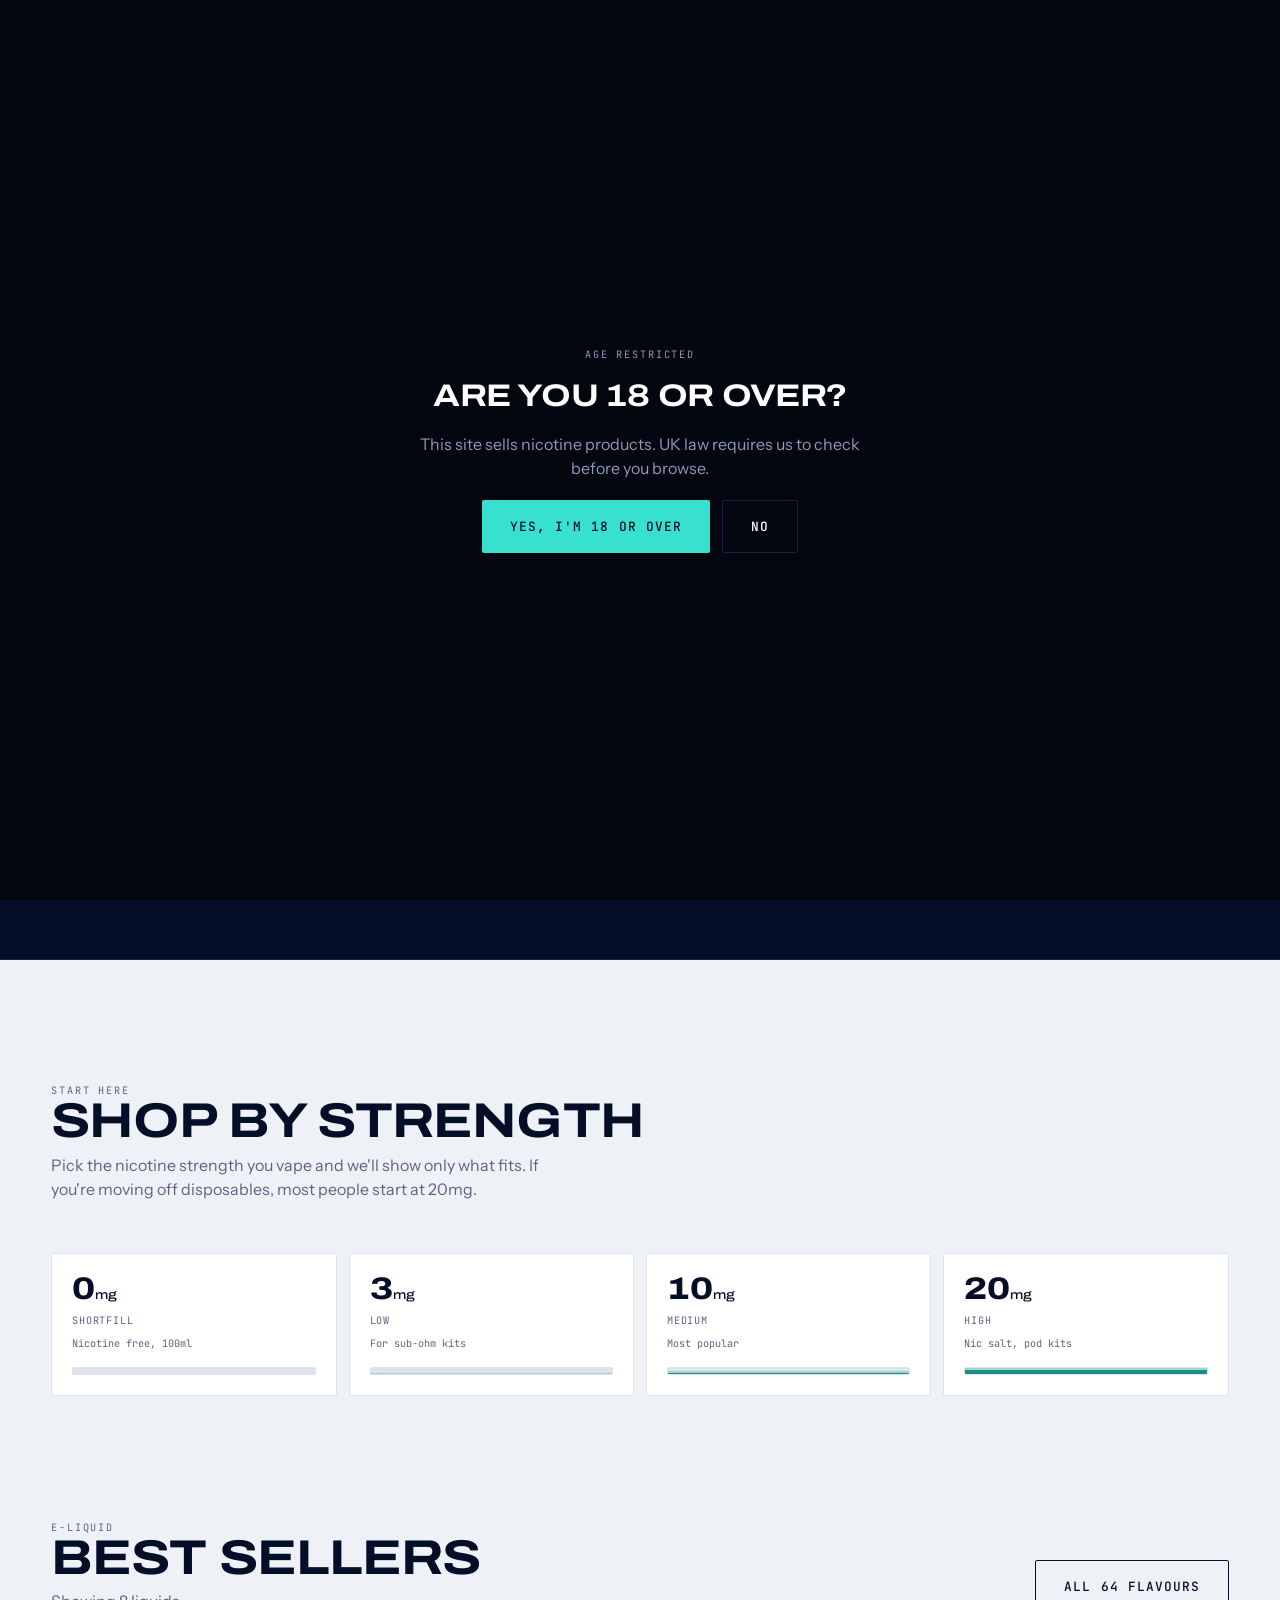
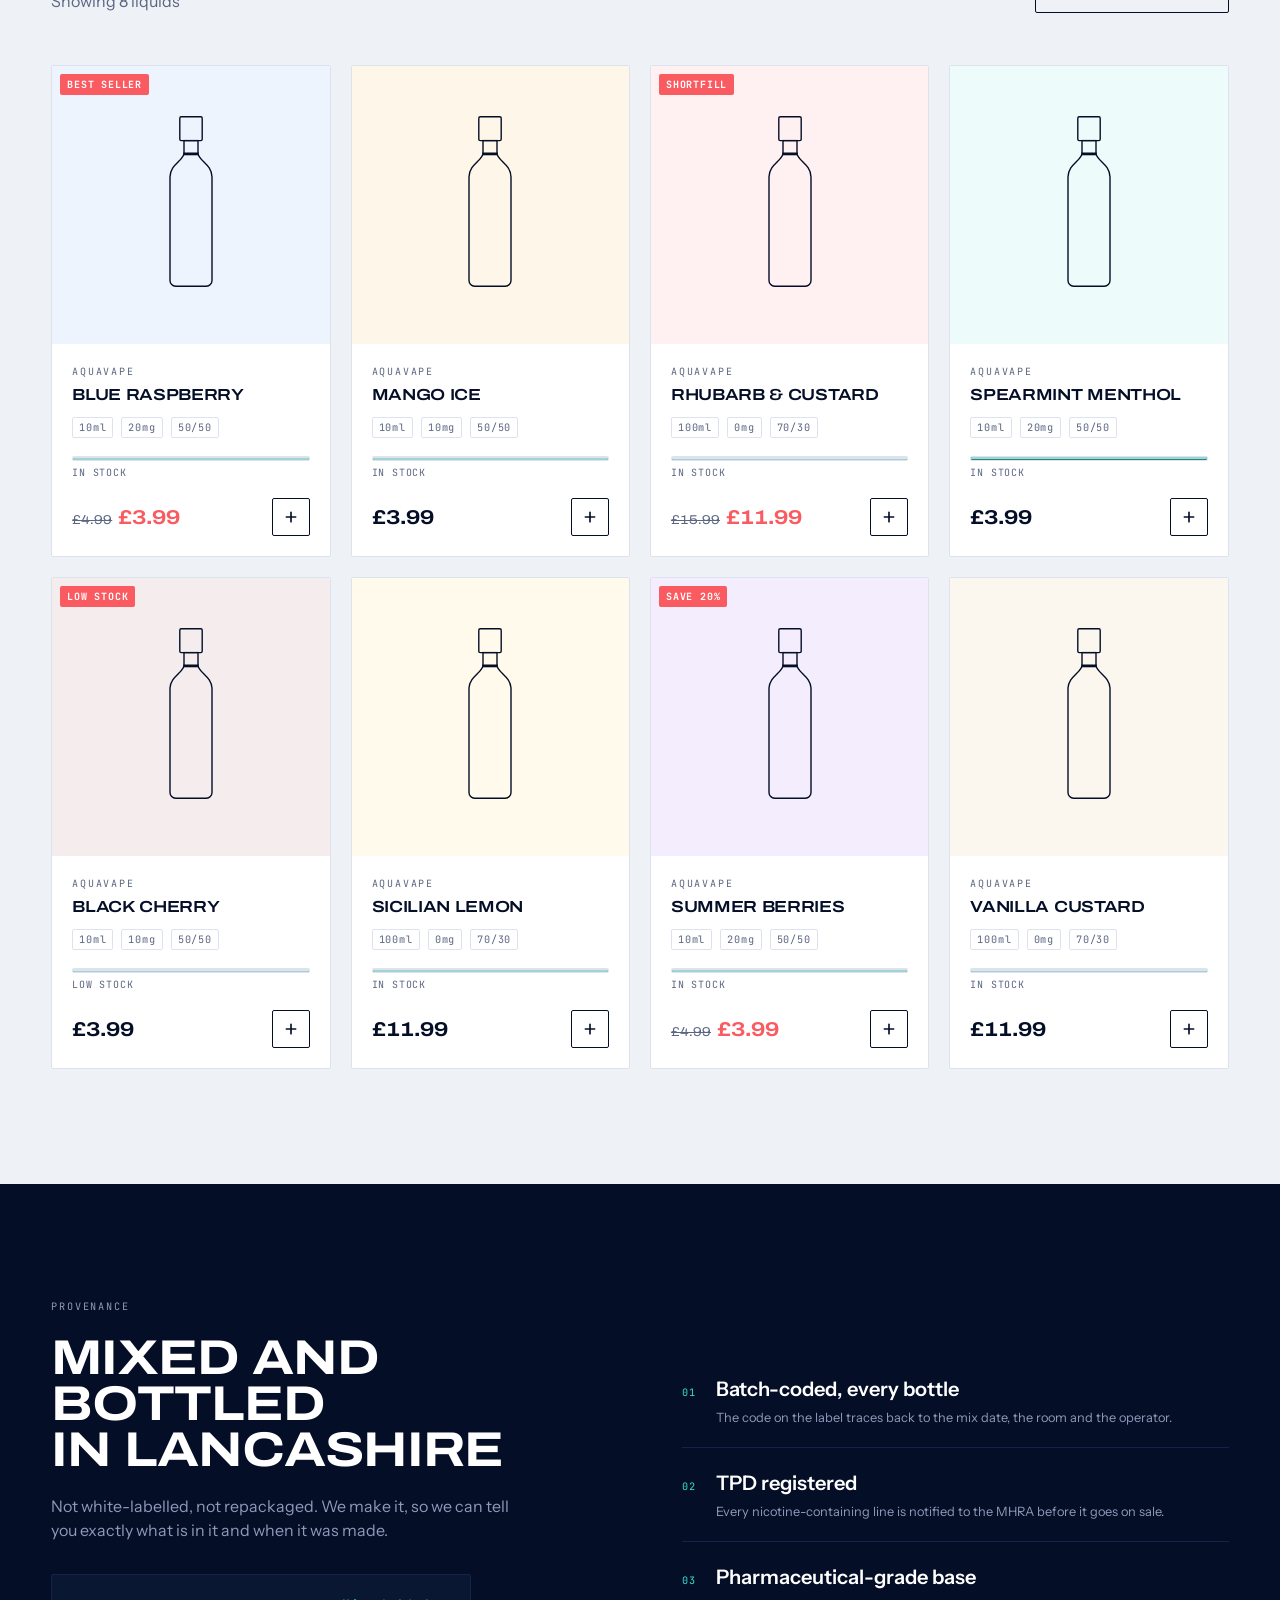
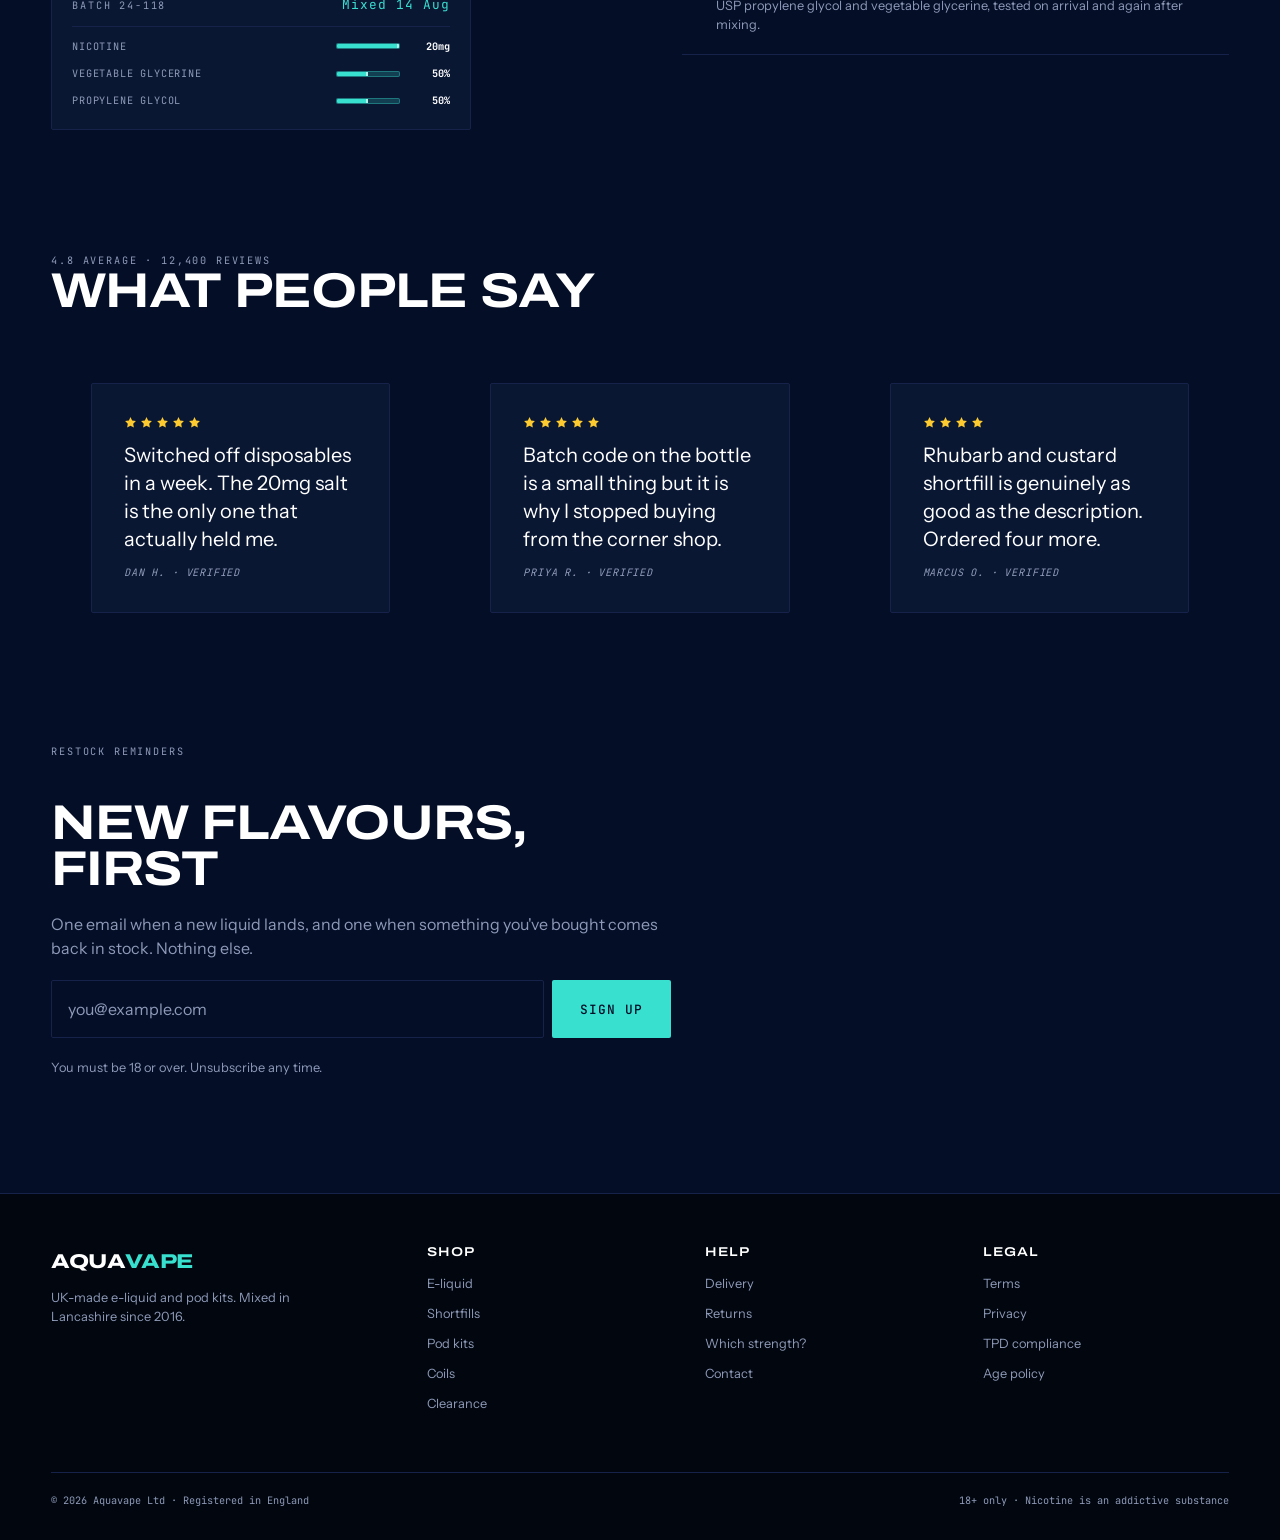
==== prototype/index.html @ 2eafbd3a "Add rebrand prototype: token system, components, motion layer A working front-end prototype of the r" ====
<!doctype html>
<html lang="en-GB">
<head>
<meta charset="utf-8">
<meta name="viewport" content="width=device-width, initial-scale=1">
<title>Aquavape — UK-made e-liquid, measured properly</title>
<meta name="description" content="UK-made e-liquid and pod kits. Shop by strength, know what is in the bottle.">
<link rel="stylesheet" href="styles/fonts.css">
<link rel="stylesheet" href="styles/tokens.css">
<link rel="stylesheet" href="styles/base.css">
<link rel="stylesheet" href="styles/components.css">
<link rel="stylesheet" href="styles/motion.css">
</head>
<body>

<!-- Age gate: legally required for UK vape retail, so it is designed rather
     than bolted on as a third-party modal. -->
<div class="agegate" id="agegate" hidden>
  <div class="agegate__panel">
    <p class="u-eyebrow">Age restricted</p>
    <h2>Are you 18 or over?</h2>
    <p>This site sells nicotine products. UK law requires us to check before you browse.</p>
    <div class="agegate__row">
      <button class="btn btn--fill" data-age="yes">Yes, I'm 18 or over</button>
      <button class="btn btn--ghost" data-age="no">No</button>
    </div>
  </div>
</div>

<div class="ticker" aria-hidden="true">
  <div class="ticker__track" id="ticker"></div>
</div>

<header class="header" id="header">
  <div class="u-wrap header__bar">
    <a class="header__logo" href="#top" id="logo">Aqua<span>vape</span></a>
    <nav class="header__nav" aria-label="Primary">
      <a href="#strengths">Strength</a>
      <a href="#bestsellers">E-liquid</a>
      <a href="#kits">Pod kits</a>
      <a href="#made">UK made</a>
    </nav>
    <div class="header__actions">
      <button class="icon-btn" id="searchOpen" aria-label="Search products">
        <svg width="19" height="19" viewBox="0 0 24 24" fill="none" stroke="currentColor" stroke-width="2" stroke-linecap="round"><circle cx="11" cy="11" r="7"/><path d="m20 20-3.5-3.5"/></svg>
      </button>
      <button class="icon-btn" id="cartOpen" aria-label="Open basket">
        <svg width="19" height="19" viewBox="0 0 24 24" fill="none" stroke="currentColor" stroke-width="2" stroke-linecap="round" stroke-linejoin="round"><path d="M5 8h14l-1.2 12H6.2z"/><path d="M9 8V6a3 3 0 0 1 6 0v2"/></svg>
        <span class="icon-btn__count" id="cartCount" hidden>0</span>
      </button>
    </div>
  </div>
</header>

<main id="top">

  <!-- HERO ---------------------------------------------------------------
       The live site opens on a "SAVE UP TO 60%" carousel. This opens on the
       product, specified. The bottle fills on load: the signature stated
       once, at full size, then used quietly everywhere else. -->
  <section class="hero">
    <div class="u-wrap hero__grid">
      <div>
        <p class="u-eyebrow hero__eyebrow" data-load style="--load-delay:80ms">Made in Britain · Batch 24-118</p>
        <h1 data-load style="--load-delay:160ms">Know what's <em>in the bottle</em></h1>
        <p class="hero__lede" data-load style="--load-delay:260ms">
          Every Aquavape liquid is mixed and bottled in Lancashire, and every
          bottle tells you its strength, its ratio and its batch. Shop by what
          you actually vape.
        </p>
        <div class="hero__actions" data-load style="--load-delay:340ms">
          <a class="btn btn--fill" href="#strengths">Shop by strength</a>
          <a class="btn btn--ghost" href="#made">How it's made</a>
        </div>
        <div class="specs" data-load style="--load-delay:420ms">
          <div class="specs__item"><span class="specs__k">Volume</span><span class="specs__v">10<small>ml</small></span></div>
          <div class="specs__item"><span class="specs__k">Strength</span><span class="specs__v">20<small>mg</small></span></div>
          <div class="specs__item"><span class="specs__k">VG / PG</span><span class="specs__v">50/50</span></div>
          <div class="specs__item"><span class="specs__k">Flavours</span><span class="specs__v count" data-count="64">0</span></div>
        </div>
      </div>

      <div class="bottle" id="heroBottle" data-load style="--load-delay:200ms">
        <svg viewBox="0 0 120 260" role="img" aria-label="A 10ml Aquavape bottle filling with e-liquid">
          <defs>
            <clipPath id="bottleClip">
              <path d="M30 90c0-18 20-24 20-34h20c0 10 20 16 20 34v148a8 8 0 0 1-8 8H38a8 8 0 0 1-8-8Z"/>
            </clipPath>
          </defs>
          <g clip-path="url(#bottleClip)">
            <g class="bottle__liquid">
              <rect x="24" y="52" width="72" height="210" fill="currentColor"/>
              <rect x="24" y="52" width="72" height="3" class="bottle__surface"/>
            </g>
          </g>
          <path class="bottle__glass" d="M30 90c0-18 20-24 20-34h20c0 10 20 16 20 34v148a8 8 0 0 1-8 8H38a8 8 0 0 1-8-8Z"/>
          <rect class="bottle__glass" x="44" y="4" width="32" height="34" rx="2"/>
          <rect class="bottle__glass" x="50" y="38" width="20" height="20"/>
          <rect class="bottle__label" x="38" y="128" width="44" height="78" rx="2"/>
          <text class="bottle__labeltext" x="60" y="160" text-anchor="middle">20</text>
          <text class="bottle__labeltext" x="60" y="176" text-anchor="middle">MG</text>
        </svg>

        <div class="readout" aria-hidden="true">
          <div class="readout__row"><span>NIC</span><span class="gauge gauge--h" style="--level:1"><span class="gauge__liquid"></span></span></div>
          <div class="readout__row"><span>VG&nbsp;</span><span class="gauge gauge--h" style="--level:.5"><span class="gauge__liquid"></span></span></div>
          <div class="readout__row"><span>PG&nbsp;</span><span class="gauge gauge--h" style="--level:.5"><span class="gauge__liquid"></span></span></div>
        </div>
      </div>
    </div>
  </section>

  <!-- STRENGTH -----------------------------------------------------------
       Nicotine strength is how this category is genuinely shopped, and the
       live site buries it in faceted filters. Promoted to primary nav. The
       gauge height encodes the actual mg value. -->
  <section class="u-section u-section--wash" id="strengths">
    <div class="u-wrap">
      <div class="u-section-head" data-reveal>
        <div>
          <p class="u-eyebrow">Start here</p>
          <h2>Shop by strength</h2>
          <p>Pick the nicotine strength you vape and we'll show only what fits. If you're moving off disposables, most people start at 20mg.</p>
        </div>
      </div>
      <div class="strengths" id="strengthGrid" role="group" aria-label="Filter by nicotine strength"></div>
    </div>
  </section>

  <!-- BEST SELLERS -------------------------------------------------------- -->
  <section class="u-section u-section--wash" id="bestsellers" style="padding-top:0">
    <div class="u-wrap">
      <div class="u-section-head" data-reveal>
        <div>
          <p class="u-eyebrow">E-liquid</p>
          <h2 id="gridHeading">Best sellers</h2>
          <p id="gridCount">Showing all 8 liquids</p>
        </div>
        <a class="btn btn--onwash" href="#">All 64 flavours</a>
      </div>
      <div class="grid-products" id="productGrid"></div>
    </div>
  </section>

  <!-- PROVENANCE ---------------------------------------------------------
       "UK made" is the actual differentiator and currently it is one line of
       meta description. Given a section, with the detail that makes the
       claim credible rather than decorative. -->
  <section class="u-section" id="made">
    <div class="u-wrap provenance">
      <div data-reveal>
        <p class="u-eyebrow">Provenance</p>
        <h2>Mixed and bottled<br>in Lancashire</h2>
        <p style="color:var(--on-ink-mute);max-width:44ch;margin-top:var(--space-md)">
          Not white-labelled, not repackaged. We make it, so we can tell you
          exactly what is in it and when it was made.
        </p>

        <!-- The batch panel: the signature gauge doing its plainest job,
             reporting a real number about a real bottle. -->
        <div class="batch" data-reveal style="--reveal-delay:120ms">
          <div class="batch__head">
            <span class="u-eyebrow">Batch 24-118</span>
            <span class="u-spec" style="color:var(--fill)">Mixed 14 Aug</span>
          </div>
          <dl class="batch__rows">
            <div><dt>Nicotine</dt><dd><span class="gauge gauge--h" style="--level:1"><span class="gauge__liquid"></span></span><b>20mg</b></dd></div>
            <div><dt>Vegetable glycerine</dt><dd><span class="gauge gauge--h" style="--level:.5"><span class="gauge__liquid"></span></span><b>50%</b></dd></div>
            <div><dt>Propylene glycol</dt><dd><span class="gauge gauge--h" style="--level:.5"><span class="gauge__liquid"></span></span><b>50%</b></dd></div>
          </dl>
        </div>
      </div>
      <div class="provenance__facts">
        <div class="fact" data-reveal style="--reveal-delay:60ms">
          <span class="fact__n">01</span>
          <div><div class="fact__t">Batch-coded, every bottle</div><p class="fact__d">The code on the label traces back to the mix date, the room and the operator.</p></div>
        </div>
        <div class="fact" data-reveal style="--reveal-delay:120ms">
          <span class="fact__n">02</span>
          <div><div class="fact__t">TPD registered</div><p class="fact__d">Every nicotine-containing line is notified to the MHRA before it goes on sale.</p></div>
        </div>
        <div class="fact" data-reveal style="--reveal-delay:180ms">
          <span class="fact__n">03</span>
          <div><div class="fact__t">Pharmaceutical-grade base</div><p class="fact__d">USP propylene glycol and vegetable glycerine, tested on arrival and again after mixing.</p></div>
        </div>
      </div>
    </div>
  </section>

  <!-- REVIEWS ------------------------------------------------------------
       One review source. The live site runs Okendo, Lipscore and Trustpilot
       simultaneously, which splits the social proof three ways. -->
  <section class="u-section" style="padding-top:0" id="kits">
    <div class="u-wrap">
      <div class="u-section-head" data-reveal>
        <div>
          <p class="u-eyebrow">4.8 average · 12,400 reviews</p>
          <h2>What people say</h2>
        </div>
      </div>
      <div class="reviews" id="reviewGrid"></div>
    </div>
  </section>

  <!-- NEWSLETTER ---------------------------------------------------------- -->
  <section class="u-section" style="padding-top:0">
    <div class="u-wrap">
      <div class="signup" data-reveal>
        <p class="u-eyebrow">Restock reminders</p>
        <h2>New flavours, first</h2>
        <p style="color:var(--on-ink-mute);margin:0">
          One email when a new liquid lands, and one when something you've
          bought comes back in stock. Nothing else.
        </p>
        <form class="signup__row" id="signupForm">
          <label class="u-visually-hidden" for="email">Email address</label>
          <input id="email" type="email" placeholder="you@example.com" required>
          <button class="btn btn--fill" type="submit">Sign up</button>
        </form>
        <small>You must be 18 or over. Unsubscribe any time.</small>
      </div>
    </div>
  </section>
</main>

<footer class="footer">
  <div class="u-wrap">
    <div class="footer__grid">
      <div>
        <div class="header__logo" style="margin-bottom:var(--space-sm)">Aqua<span>vape</span></div>
        <p style="color:var(--on-ink-mute);font-size:var(--text-sm);max-width:34ch">
          UK-made e-liquid and pod kits. Mixed in Lancashire since 2016.
        </p>
      </div>
      <div><h4>Shop</h4><ul><li><a href="#">E-liquid</a></li><li><a href="#">Shortfills</a></li><li><a href="#">Pod kits</a></li><li><a href="#">Coils</a></li><li><a href="#">Clearance</a></li></ul></div>
      <div><h4>Help</h4><ul><li><a href="#">Delivery</a></li><li><a href="#">Returns</a></li><li><a href="#">Which strength?</a></li><li><a href="#">Contact</a></li></ul></div>
      <div><h4>Legal</h4><ul><li><a href="#">Terms</a></li><li><a href="#">Privacy</a></li><li><a href="#">TPD compliance</a></li><li><a href="#">Age policy</a></li></ul></div>
    </div>
    <div class="footer__legal">
      <span>© 2026 Aquavape Ltd · Registered in England</span>
      <span>18+ only · Nicotine is an addictive substance</span>
    </div>
  </div>
</footer>

<!-- Overlays -->
<div class="scrim" id="scrim"></div>

<aside class="drawer" id="cart" aria-label="Basket" aria-hidden="true">
  <div class="drawer__head">
    <strong class="u-spec">Your basket</strong>
    <button class="icon-btn" id="cartClose" aria-label="Close basket">
      <svg width="18" height="18" viewBox="0 0 24 24" fill="none" stroke="currentColor" stroke-width="2" stroke-linecap="round"><path d="m6 6 12 12M18 6 6 18"/></svg>
    </button>
  </div>
  <div class="drawer__body" id="cartBody"></div>
  <div class="drawer__foot">
    <div class="threshold" id="threshold"></div>
    <div class="total"><span>Subtotal</span><span id="cartTotal">£0.00</span></div>
    <button class="btn btn--fill" style="justify-content:center">Checkout</button>
  </div>
</aside>

<div class="search" id="search" aria-hidden="true">
  <div class="u-wrap">
    <div class="search__field">
      <svg width="22" height="22" viewBox="0 0 24 24" fill="none" stroke="currentColor" stroke-width="2" stroke-linecap="round" style="color:var(--on-ink-mute)"><circle cx="11" cy="11" r="7"/><path d="m20 20-3.5-3.5"/></svg>
      <label class="u-visually-hidden" for="searchInput">Search products</label>
      <input id="searchInput" type="search" placeholder="Search flavours" autocomplete="off">
      <button class="icon-btn" id="searchClose" aria-label="Close search">
        <svg width="18" height="18" viewBox="0 0 24 24" fill="none" stroke="currentColor" stroke-width="2" stroke-linecap="round"><path d="m6 6 12 12M18 6 6 18"/></svg>
      </button>
    </div>
    <div class="search__hits" id="searchHits"></div>
  </div>
</div>

<div class="toast" id="toast" role="status" aria-live="polite">
  <svg width="15" height="15" viewBox="0 0 24 24" fill="none" stroke="currentColor" stroke-width="3" stroke-linecap="round" stroke-linejoin="round"><path d="m4 12 6 6L20 6"/></svg>
  <span id="toastText">Added</span>
</div>

<script type="module" src="scripts/main.js"></script>
</body>
</html>
---- prototype/styles/fonts.css ----
@font-face {
  font-family: 'Archivo';
  font-style: normal;
  font-weight: 400 800;
  font-stretch: 100% 125%;
  font-display: swap;
  src: url(../assets/fonts/Archivo-latin-ext.woff2) format('woff2');
  unicode-range: U+0100-02BA, U+02BD-02C5, U+02C7-02CC, U+02CE-02D7, U+02DD-02FF, U+0304, U+0308, U+0329, U+1D00-1DBF, U+1E00-1E9F, U+1EF2-1EFF, U+2020, U+20A0-20AB, U+20AD-20C0, U+2113, U+2C60-2C7F, U+A720-A7FF;
}

@font-face {
  font-family: 'Archivo';
  font-style: normal;
  font-weight: 400 800;
  font-stretch: 100% 125%;
  font-display: swap;
  src: url(../assets/fonts/Archivo-latin.woff2) format('woff2');
  unicode-range: U+0000-00FF, U+0131, U+0152-0153, U+02BB-02BC, U+02C6, U+02DA, U+02DC, U+0304, U+0308, U+0329, U+2000-206F, U+20AC, U+2122, U+2191, U+2193, U+2212, U+2215, U+FEFF, U+FFFD;
}

@font-face {
  font-family: 'Instrument Sans';
  font-style: normal;
  font-weight: 400 700;
  font-stretch: 100%;
  font-display: swap;
  src: url(../assets/fonts/InstrumentSans-latin-ext.woff2) format('woff2');
  unicode-range: U+0100-02BA, U+02BD-02C5, U+02C7-02CC, U+02CE-02D7, U+02DD-02FF, U+0304, U+0308, U+0329, U+1D00-1DBF, U+1E00-1E9F, U+1EF2-1EFF, U+2020, U+20A0-20AB, U+20AD-20C0, U+2113, U+2C60-2C7F, U+A720-A7FF;
}

@font-face {
  font-family: 'Instrument Sans';
  font-style: normal;
  font-weight: 400 700;
  font-stretch: 100%;
  font-display: swap;
  src: url(../assets/fonts/InstrumentSans-latin.woff2) format('woff2');
  unicode-range: U+0000-00FF, U+0131, U+0152-0153, U+02BB-02BC, U+02C6, U+02DA, U+02DC, U+0304, U+0308, U+0329, U+2000-206F, U+20AC, U+2122, U+2191, U+2193, U+2212, U+2215, U+FEFF, U+FFFD;
}

@font-face {
  font-family: 'JetBrains Mono';
  font-style: normal;
  font-weight: 400;
  font-display: swap;
  src: url(../assets/fonts/JetBrainsMono-latin-ext.woff2) format('woff2');
  unicode-range: U+0100-02BA, U+02BD-02C5, U+02C7-02CC, U+02CE-02D7, U+02DD-02FF, U+0304, U+0308, U+0329, U+1D00-1DBF, U+1E00-1E9F, U+1EF2-1EFF, U+2020, U+20A0-20AB, U+20AD-20C0, U+2113, U+2C60-2C7F, U+A720-A7FF;
}

@font-face {
  font-family: 'JetBrains Mono';
  font-style: normal;
  font-weight: 400;
  font-display: swap;
  src: url(../assets/fonts/JetBrainsMono-latin.woff2) format('woff2');
  unicode-range: U+0000-00FF, U+0131, U+0152-0153, U+02BB-02BC, U+02C6, U+02DA, U+02DC, U+0304, U+0308, U+0329, U+2000-206F, U+20AC, U+2122, U+2191, U+2193, U+2212, U+2215, U+FEFF, U+FFFD;
}

@font-face {
  font-family: 'JetBrains Mono';
  font-style: normal;
  font-weight: 500;
  font-display: swap;
  src: url(../assets/fonts/JetBrainsMono-latin-ext.woff2) format('woff2');
  unicode-range: U+0100-02BA, U+02BD-02C5, U+02C7-02CC, U+02CE-02D7, U+02DD-02FF, U+0304, U+0308, U+0329, U+1D00-1DBF, U+1E00-1E9F, U+1EF2-1EFF, U+2020, U+20A0-20AB, U+20AD-20C0, U+2113, U+2C60-2C7F, U+A720-A7FF;
}

@font-face {
  font-family: 'JetBrains Mono';
  font-style: normal;
  font-weight: 500;
  font-display: swap;
  src: url(../assets/fonts/JetBrainsMono-latin.woff2) format('woff2');
  unicode-range: U+0000-00FF, U+0131, U+0152-0153, U+02BB-02BC, U+02C6, U+02DA, U+02DC, U+0304, U+0308, U+0329, U+2000-206F, U+20AC, U+2122, U+2191, U+2193, U+2212, U+2215, U+FEFF, U+FFFD;
}

@font-face {
  font-family: 'JetBrains Mono';
  font-style: normal;
  font-weight: 700;
  font-display: swap;
  src: url(../assets/fonts/JetBrainsMono-latin-ext.woff2) format('woff2');
  unicode-range: U+0100-02BA, U+02BD-02C5, U+02C7-02CC, U+02CE-02D7, U+02DD-02FF, U+0304, U+0308, U+0329, U+1D00-1DBF, U+1E00-1E9F, U+1EF2-1EFF, U+2020, U+20A0-20AB, U+20AD-20C0, U+2113, U+2C60-2C7F, U+A720-A7FF;
}

@font-face {
  font-family: 'JetBrains Mono';
  font-style: normal;
  font-weight: 700;
  font-display: swap;
  src: url(../assets/fonts/JetBrainsMono-latin.woff2) format('woff2');
  unicode-range: U+0000-00FF, U+0131, U+0152-0153, U+02BB-02BC, U+02C6, U+02DA, U+02DC, U+0304, U+0308, U+0329, U+2000-206F, U+20AC, U+2122, U+2191, U+2193, U+2212, U+2215, U+FEFF, U+FFFD;
}
---- prototype/styles/tokens.css ----
/* ==========================================================================
   Aquavape — rebrand token system
   Evolves the existing #040E27 navy. Every value here is deliberate; the
   spacing and type scales are carried over from the live theme (they were
   well-built) with the hierarchy bugs fixed.
   ========================================================================== */

:root {
  /* --- Colour ----------------------------------------------------------
     Each colour has exactly ONE job. The live site has four accents with no
     rules; that is what makes it read as unsystematic. Discipline:
       fill   -> liquid level indicators ONLY
       signal -> price, saving, urgency ONLY
       amber  -> loyalty and rewards ONLY
     -------------------------------------------------------------------- */
  --ink:         #040E27;  /* brand navy, carried over unchanged */
  --ink-deep:    #01060F;
  --ink-raised:  #0A1733;
  --ink-line:    #16224A;

  --wash:        #EEF1F6;  /* cool paper, pulled toward the navy's hue */
  --wash-deep:   #DDE3EE;
  --paper:       #FFFFFF;

  --fill:        #38E0D0;  /* liquid level. Nothing else. */
  --fill-dim:    #1B8F87;
  --signal:      #FA5B61;  /* price / saving / urgency. Nothing else. */
  --amber:       #FDCB2F;  /* loyalty. Nothing else. */

  --on-ink:      #FFFFFF;
  --on-ink-mute: #8E9AB8;
  --on-wash:     #040E27;
  --on-wash-mute:#5A6580;

  /* --- Type ------------------------------------------------------------
     Archivo is variable on both weight and width. The expanded widths do
     the work Nexa's wide caps used to do.
     -------------------------------------------------------------------- */
  --font-display: 'Archivo', 'Arial Narrow', system-ui, sans-serif;
  --font-body:    'Instrument Sans', system-ui, -apple-system, sans-serif;
  --font-mono:    'JetBrains Mono', ui-monospace, 'SF Mono', Menlo, monospace;

  --text-base-size:   1rem;
  --text-scale-ratio: 1.25;          /* carried over from the live theme */
  --text-xs:    0.64rem;
  --text-sm:    0.8rem;
  --text-md:    1rem;
  --text-lg:    1.25rem;
  --text-xl:    1.5625rem;
  --text-xxl:   1.953rem;
  --text-xxxl:  2.441rem;
  --text-xxxxl: 3.052rem;
  --text-display: clamp(2.6rem, 6.2vw, 5.4rem);

  --body-line-height:    1.5;
  --heading-line-height: 0.95;
  --tracking-tight:  -0.02em;
  --tracking-wide:    0.08em;
  --tracking-widest:  0.18em;

  /* --- Space: same modular scale as the live theme --------------------- */
  --space-unit:  1rem;
  --space-xxxs:  calc(0.25  * var(--space-unit));
  --space-xxs:   calc(0.375 * var(--space-unit));
  --space-xs:    calc(0.5   * var(--space-unit));
  --space-sm:    calc(0.75  * var(--space-unit));
  --space-md:    calc(1.25  * var(--space-unit));
  --space-lg:    calc(2     * var(--space-unit));
  --space-xl:    calc(3.25  * var(--space-unit));
  --space-xxl:   calc(5.25  * var(--space-unit));
  --space-xxxl:  calc(8.5   * var(--space-unit));

  /* --- Layout ----------------------------------------------------------- */
  --page-max-width: 1440px;
  --page-x-padding: clamp(1rem, 4vw, 3.25rem);
  --header-height:  64px;
  --rule: 1px solid var(--ink-line);

  /* --- Radii -----------------------------------------------------------
     The live theme is square (--btn-radius: 0) while its app widgets are
     20-32px round. Resolved here: square is the house style, and it suits
     the instrument concept. One consistent value.
     -------------------------------------------------------------------- */
  --radius:    2px;
  --radius-lg: 3px;

  /* --- Motion ----------------------------------------------------------
     The live theme already defines two overshoot curves. Kept: the brand's
     motion language is meant to have spring in it.
     -------------------------------------------------------------------- */
  --anim-fast:  0.18s;
  --anim-time:  0.3s;
  --anim-slow:  0.6s;
  --anim-fill:  1.1s;
  --ease-in:       cubic-bezier(0.55,  0.055, 0.675, 0.19);
  --ease-out:      cubic-bezier(0.215, 0.61,  0.355, 1);
  --ease-in-out:   cubic-bezier(0.645, 0.045, 0.355, 1);
  --ease-out-back: cubic-bezier(0.34,  1.56,  0.64,  1);
  --bounce:        cubic-bezier(0.175, 0.885, 0.32,  1.275);

  /* --- Elevation -------------------------------------------------------- */
  --shadow-sm: 0 1px 2px rgba(1, 6, 15, .18);
  --shadow-md: 0 4px 16px rgba(1, 6, 15, .22);
  --shadow-lg: 0 18px 48px rgba(1, 6, 15, .35);

  /* --- Z-index: ONE scale. The live theme ships two conflicting ones. --- */
  --z-base:    1;
  --z-raised:  5;
  --z-header:  40;
  --z-overlay: 60;
  --z-drawer:  70;
}
---- prototype/styles/base.css ----
/* Base — reset, elements, utilities */

*, *::before, *::after { box-sizing: border-box; }

html { -webkit-text-size-adjust: 100%; scroll-behavior: smooth; }

body {
  margin: 0;
  background: var(--ink);
  color: var(--on-ink);
  font-family: var(--font-body);
  font-size: var(--text-md);
  line-height: var(--body-line-height);
  -webkit-font-smoothing: antialiased;
  overflow-x: hidden;
}

h1, h2, h3, h4 {
  font-family: var(--font-display);
  line-height: var(--heading-line-height);
  letter-spacing: var(--tracking-tight);
  font-stretch: 118%;
  text-transform: uppercase;
  margin: 0;
  text-wrap: balance;
}

/* Hierarchy fixed: on the live site H1 (25px) renders SMALLER than H2 (31px) */
h1 { font-size: var(--text-display); font-weight: 800; }
h2 { font-size: clamp(1.95rem, 4vw, 3.05rem); font-weight: 700; }
h3 { font-size: var(--text-xl); font-weight: 700; }
h4 { font-size: var(--text-lg); font-weight: 600; }

p { margin: 0 0 var(--space-md); }
a { color: inherit; text-decoration: none; }
img, svg { display: block; max-width: 100%; }
button { font: inherit; color: inherit; background: none; border: 0; cursor: pointer; }
ul { margin: 0; padding: 0; list-style: none; }

:focus-visible {
  outline: 2px solid var(--fill);
  outline-offset: 3px;
  border-radius: var(--radius);
}

::selection { background: var(--fill); color: var(--ink); }

.u-wrap {
  width: 100%;
  max-width: var(--page-max-width);
  margin-inline: auto;
  padding-inline: var(--page-x-padding);
}

/* Spec text — every real measurement on this site is set in mono.
   The numbers are content, not decoration: strength, ratio, volume. */
.u-spec {
  font-family: var(--font-mono);
  font-size: var(--text-sm);
  letter-spacing: var(--tracking-wide);
  font-variant-numeric: tabular-nums;
}

.u-eyebrow {
  font-family: var(--font-mono);
  font-size: var(--text-xs);
  letter-spacing: var(--tracking-widest);
  text-transform: uppercase;
  color: var(--on-ink-mute);
}

.u-visually-hidden {
  position: absolute; width: 1px; height: 1px;
  padding: 0; margin: -1px; overflow: hidden;
  clip: rect(0 0 0 0); white-space: nowrap; border: 0;
}

.u-section { padding-block: clamp(3.5rem, 9vw, 8.5rem); }

.u-section--wash {
  background: var(--wash);
  color: var(--on-wash);
}
.u-section--wash .u-eyebrow { color: var(--on-wash-mute); }

.u-section-head {
  display: flex;
  align-items: flex-end;
  justify-content: space-between;
  gap: var(--space-lg);
  margin-bottom: var(--space-xl);
  flex-wrap: wrap;
}
.u-section-head p { margin: var(--space-xs) 0 0; max-width: 46ch; color: var(--on-ink-mute); }
.u-section--wash .u-section-head p { color: var(--on-wash-mute); }
---- prototype/styles/components.css ----
/* ==========================================================================
   Components
   ========================================================================== */

/* --- Buttons -------------------------------------------------------------
   Sliding-fill hover carried over from the live theme (.btn--reverse used a
   ::before translate). Kept because it is a genuine brand behaviour; retimed
   onto the overshoot curve so it has spring.
   ------------------------------------------------------------------------ */
.btn {
  position: relative;
  display: inline-flex;
  align-items: center;
  gap: var(--space-xs);
  padding: 1rem 1.75rem;
  border-radius: var(--radius);
  font-family: var(--font-mono);
  font-size: var(--text-sm);
  font-weight: 500;
  letter-spacing: var(--tracking-wide);
  text-transform: uppercase;
  overflow: hidden;
  isolation: isolate;
  transition: color var(--anim-fast) var(--ease-out),
              transform var(--anim-fast) var(--ease-out-back);
}
.btn::before {
  content: '';
  position: absolute;
  inset: 0;
  z-index: -1;
  transform: translateY(101%);
  transition: transform var(--anim-time) var(--ease-out-back);
}
.btn:hover::before, .btn:focus-visible::before { transform: translateY(0); }
.btn:active { transform: scale(0.97); }

.btn--fill  { background: var(--fill); color: var(--ink); }
.btn--fill::before  { background: var(--paper); }

.btn--ghost { border: 1px solid var(--ink-line); color: var(--on-ink); }
.btn--ghost::before { background: var(--paper); }
.btn--ghost:hover, .btn--ghost:focus-visible { color: var(--ink); border-color: var(--paper); }

.btn--onwash { border: 1px solid var(--ink); color: var(--ink); }
.btn--onwash::before { background: var(--ink); }
.btn--onwash:hover, .btn--onwash:focus-visible { color: var(--paper); }

/* --- SIGNATURE: the fill gauge ------------------------------------------
   The one element this design is remembered by. Aquavape sells liquid by
   volume and strength, so every level indicator on the site is a real
   vessel filling to a real number: stock, nicotine strength, delivery
   threshold, cart total. Hard-edged and instrument-like, never gloopy.
   Set the level with --level (0..1).
   ------------------------------------------------------------------------ */
.gauge {
  --level: 0;
  --gauge-colour: var(--fill);
  position: relative;
  overflow: hidden;
  background: color-mix(in srgb, var(--gauge-colour) 20%, transparent);
  border: 1px solid color-mix(in srgb, var(--gauge-colour) 35%, transparent);
  border-radius: var(--radius);
}
.gauge__liquid {
  position: absolute;
  inset: auto 0 0 0;
  height: calc(var(--level) * 100%);
  background: var(--gauge-colour);
  transition: height var(--anim-fill) var(--ease-out);
}
/* the meniscus: a 2px lighter band at the surface. Precision, not froth. */
.gauge__liquid::after {
  content: '';
  position: absolute;
  inset: 0 0 auto 0;
  height: 2px;
  background: color-mix(in srgb, var(--gauge-colour) 40%, white);
}

/* Horizontal variant — used for the delivery threshold meter */
.gauge--h .gauge__liquid {
  inset: 0 auto 0 0;
  height: 100%;
  width: calc(var(--level) * 100%);
  transition: width var(--anim-fill) var(--ease-out);
}
.gauge--h .gauge__liquid::after {
  inset: 0 0 0 auto;
  width: 2px;
  height: 100%;
}

/* --- Header --------------------------------------------------------------- */
.header {
  position: sticky;
  top: 0;
  z-index: var(--z-header);
  background: color-mix(in srgb, var(--ink) 88%, transparent);
  backdrop-filter: blur(14px);
  border-bottom: var(--rule);
  transition: background var(--anim-time) var(--ease-out);
}
.header__bar {
  display: flex;
  align-items: center;
  gap: var(--space-md);
  height: var(--header-height);
}
.header__logo {
  font-family: var(--font-display);
  font-size: var(--text-lg);
  font-weight: 800;
  font-stretch: 125%;
  letter-spacing: var(--tracking-tight);
  text-transform: uppercase;
  margin-right: auto;
}
.header__logo span { color: var(--fill); }
.header__nav { display: flex; gap: var(--space-md); }
.header__nav a {
  font-family: var(--font-mono);
  font-size: var(--text-xs);
  letter-spacing: var(--tracking-wide);
  text-transform: uppercase;
  color: var(--on-ink-mute);
  padding-block: var(--space-xxs);
  position: relative;
  transition: color var(--anim-fast) var(--ease-out);
}
.header__nav a::after {
  content: '';
  position: absolute;
  inset: auto 0 0 0;
  height: 1px;
  background: var(--fill);
  transform: scaleX(0);
  transform-origin: left;
  transition: transform var(--anim-time) var(--ease-out-back);
}
.header__nav a:hover, .header__nav a:focus-visible { color: var(--on-ink); }
.header__nav a:hover::after, .header__nav a:focus-visible::after { transform: scaleX(1); }

.header__actions { display: flex; align-items: center; gap: var(--space-xs); }
.icon-btn {
  display: grid;
  place-items: center;
  width: 40px; height: 40px;
  border-radius: var(--radius);
  color: var(--on-ink);
  transition: background var(--anim-fast) var(--ease-out),
              transform var(--anim-fast) var(--ease-out-back);
}
.icon-btn:hover, .icon-btn:focus-visible { background: var(--ink-raised); transform: translateY(-2px); }
.icon-btn__count {
  position: absolute;
  transform: translate(14px, -14px);
  min-width: 18px; height: 18px;
  display: grid; place-items: center;
  padding-inline: 4px;
  background: var(--signal);
  color: var(--paper);
  border-radius: 9px;
  font-family: var(--font-mono);
  font-size: 10px;
  font-weight: 700;
}

@media (max-width: 860px) { .header__nav { display: none; } }

/* --- USP ticker ----------------------------------------------------------
   Carried over from the live site's Glide-driven bar, rebuilt as CSS-only
   and reduced-motion guarded (the live one is not).
   ------------------------------------------------------------------------ */
.ticker {
  border-bottom: var(--rule);
  background: var(--ink-deep);
  overflow: hidden;
  padding-block: var(--space-xs);
}
.ticker__track {
  display: flex;
  width: max-content;
  gap: var(--space-xl);
  animation: ticker-scroll 46s linear infinite;
}
.ticker:hover .ticker__track { animation-play-state: paused; }
.ticker__item {
  display: flex;
  align-items: center;
  gap: var(--space-xs);
  white-space: nowrap;
  font-family: var(--font-mono);
  font-size: var(--text-xs);
  letter-spacing: var(--tracking-wide);
  text-transform: uppercase;
  color: var(--on-ink-mute);
}
.ticker__item b { color: var(--fill); font-weight: 500; }
@keyframes ticker-scroll { to { transform: translateX(-50%); } }

/* --- Hero ----------------------------------------------------------------
   The live site opens on a "SAVE UP TO 60%" discount carousel. Replaced with
   a thesis: one flagship liquid, presented as a spec sheet. The bottle fills
   on load — the signature, stated once, at full size.
   ------------------------------------------------------------------------ */
.hero {
  position: relative;
  border-bottom: var(--rule);
  overflow: hidden;
}
.hero__grid {
  display: grid;
  grid-template-columns: 1.15fr 0.85fr;
  gap: var(--space-xl);
  align-items: center;
  min-height: min(78vh, 760px);
  padding-block: var(--space-xxl);
}
.hero__eyebrow { margin-bottom: var(--space-md); }
.hero h1 { margin-bottom: var(--space-md); }
.hero h1 em {
  font-style: normal;
  color: var(--fill);
  display: block;
}
.hero__lede {
  max-width: 44ch;
  color: var(--on-ink-mute);
  font-size: var(--text-lg);
  margin-bottom: var(--space-lg);
}
.hero__actions { display: flex; gap: var(--space-sm); flex-wrap: wrap; margin-bottom: var(--space-xl); }

/* Spec strip — the product's real numbers, in mono, as content */
.specs {
  display: flex;
  gap: var(--space-lg);
  flex-wrap: wrap;
  padding-top: var(--space-md);
  border-top: var(--rule);
}
.specs__item { display: grid; gap: 2px; }
.specs__k {
  font-family: var(--font-mono);
  font-size: var(--text-xs);
  letter-spacing: var(--tracking-widest);
  text-transform: uppercase;
  color: var(--on-ink-mute);
}
.specs__v {
  font-family: var(--font-display);
  font-size: var(--text-xl);
  font-weight: 700;
  font-stretch: 118%;
  font-variant-numeric: tabular-nums;
}

/* The hero bottle */
.bottle { display: grid; place-items: center; position: relative; }
.bottle svg { width: min(320px, 70%); height: auto; overflow: visible; }
.bottle__glass { fill: none; stroke: var(--ink-line); stroke-width: 2; }
.bottle__liquid { fill: var(--fill); transition: transform var(--anim-fill) var(--ease-out); }
.bottle__surface { fill: color-mix(in srgb, var(--fill) 45%, white); }
.bottle__label { fill: var(--ink-raised); stroke: var(--ink-line); stroke-width: 1.5; }
.bottle__labeltext {
  fill: var(--on-ink);
  font-family: var(--font-mono);
  font-size: 11px;
  letter-spacing: 1.6px;
  text-transform: uppercase;
}

/* Readout rail beside the bottle */
.readout {
  position: absolute;
  right: 0; top: 50%;
  transform: translateY(-50%);
  display: grid;
  gap: var(--space-xs);
  padding-left: var(--space-md);
  border-left: var(--rule);
}
.readout__row {
  display: flex; align-items: center; gap: var(--space-xs);
  font-family: var(--font-mono);
  font-size: var(--text-xs);
  letter-spacing: var(--tracking-wide);
  color: var(--on-ink-mute);
}
.readout__row .gauge { width: 40px; height: 4px; }

@media (max-width: 900px) {
  .hero__grid {
    grid-template-columns: 1fr;
    min-height: 0;
    gap: var(--space-md);
    padding-block: var(--space-lg) var(--space-xl);
  }
  .bottle { order: -1; }
  .bottle svg { width: 116px; }
  .readout { display: none; }
  .hero__lede { font-size: var(--text-md); }
  .specs { gap: var(--space-md); }
  .specs__v { font-size: var(--text-lg); }
  .hero__actions .btn { flex: 1 1 auto; justify-content: center; }
}

/* --- Strength selector ---------------------------------------------------
   Nicotine strength is how this category is actually shopped, and the live
   site buries it in faceted filters. Promoted to a primary nav device. The
   numbers are real and the gauge height encodes them — structure as
   information, not decoration.
   ------------------------------------------------------------------------ */
.strengths { display: grid; grid-template-columns: repeat(4, 1fr); gap: var(--space-sm); }
.strength {
  --level: 0;
  position: relative;
  display: grid;
  gap: var(--space-xs);
  padding: var(--space-md);
  border: 1px solid var(--wash-deep);
  border-radius: var(--radius);
  background: var(--paper);
  text-align: left;
  transition: border-color var(--anim-fast) var(--ease-out),
              transform var(--anim-time) var(--ease-out-back);
}
.strength:hover, .strength:focus-visible { transform: translateY(-4px); border-color: var(--ink); }
.strength[aria-pressed='true'] { border-color: var(--ink); box-shadow: inset 0 0 0 1px var(--ink); }
.strength__val {
  font-family: var(--font-display);
  font-size: var(--text-xxl);
  font-weight: 800;
  font-stretch: 118%;
  color: var(--ink);
  font-variant-numeric: tabular-nums;
  line-height: 1;
}
.strength__val sub { font-size: var(--text-sm); font-weight: 500; vertical-align: baseline; }
.strength__name { font-family: var(--font-mono); font-size: var(--text-xs);
  letter-spacing: var(--tracking-wide); text-transform: uppercase; color: var(--on-wash-mute); }
.strength .gauge { height: 8px; --gauge-colour: var(--fill-dim); margin-top: var(--space-xs); }

@media (max-width: 700px) { .strengths { grid-template-columns: repeat(2, 1fr); } }

/* --- Product grid & card -------------------------------------------------
   Live cards are transparent, square, no shadow, with a scaling pseudo
   element on hover. Kept square; the hover now fills the flavour swatch —
   the signature applied at component scale.
   ------------------------------------------------------------------------ */
.grid-products {
  display: grid;
  grid-template-columns: repeat(auto-fill, minmax(240px, 1fr));
  gap: var(--space-md);
}

.card {
  position: relative;
  display: grid;
  grid-template-rows: auto 1fr;
  background: var(--paper);
  border: 1px solid var(--wash-deep);
  border-radius: var(--radius);
  overflow: hidden;
  color: var(--ink);
  transition: border-color var(--anim-fast) var(--ease-out),
              transform var(--anim-time) var(--ease-out-back),
              box-shadow var(--anim-time) var(--ease-out);
}
.card:hover, .card:focus-within {
  transform: translateY(-6px);
  border-color: var(--ink);
  box-shadow: var(--shadow-md);
}

.card__swatch {
  position: relative;
  aspect-ratio: 1 / 1;
  background: color-mix(in srgb, var(--flavour, var(--fill)) 9%, var(--paper));
  display: grid;
  place-items: center;
  overflow: hidden;
}
/* the flavour fills the swatch on hover */
.card__flood {
  position: absolute;
  inset: auto 0 0 0;
  height: 0;
  background: var(--flavour, var(--fill));
  transition: height var(--anim-slow) var(--ease-out);
}
.card__flood::after {
  content: '';
  position: absolute;
  inset: 0 0 auto 0;
  height: 2px;
  background: color-mix(in srgb, var(--flavour, var(--fill)) 40%, white);
}
.card:hover .card__flood, .card:focus-within .card__flood { height: 100%; }
.card__bottle { position: relative; z-index: 1; width: 84px; height: auto;
  transition: transform var(--anim-slow) var(--ease-out-back); }
.card:hover .card__bottle, .card:focus-within .card__bottle { transform: translateY(-6px) scale(1.04); }
.card__bottle path, .card__bottle rect { stroke: var(--ink); fill: none; stroke-width: 2; }

.card__tag {
  position: absolute;
  top: var(--space-xs); left: var(--space-xs);
  z-index: 2;
  padding: 3px 7px;
  background: var(--signal);
  color: var(--paper);
  border-radius: var(--radius);
  font-family: var(--font-mono);
  font-size: 10px;
  font-weight: 700;
  letter-spacing: var(--tracking-wide);
  text-transform: uppercase;
}

.card__body {
  display: flex;
  flex-direction: column;
  gap: var(--space-xxs);
  padding: var(--space-md);
}
/* push price + add button to the bottom so feet align across the row
   regardless of how many lines the product name takes */
.card__foot { margin-top: auto; }
.card__stock { margin-top: var(--space-sm); }
.card__brand {
  font-family: var(--font-mono); font-size: 10px;
  letter-spacing: var(--tracking-widest); text-transform: uppercase;
  color: var(--on-wash-mute);
}
.card__name { font-size: var(--text-md); font-weight: 600; line-height: 1.25; }
.card__meta {
  display: flex; gap: var(--space-xs); flex-wrap: wrap;
  font-family: var(--font-mono); font-size: var(--text-xs);
  color: var(--on-wash-mute); letter-spacing: var(--tracking-wide);
  margin-top: var(--space-xxs);
}
.card__meta span { padding: 2px 6px; border: 1px solid var(--wash-deep); border-radius: var(--radius); }

.card__foot {
  display: flex; align-items: center; justify-content: space-between;
  gap: var(--space-xs); padding-top: var(--space-sm);
}
.card__price {
  font-family: var(--font-display); font-size: var(--text-lg);
  font-weight: 700; font-stretch: 118%; font-variant-numeric: tabular-nums;
}
.card__price del { color: var(--on-wash-mute); font-size: var(--text-sm); font-weight: 400; margin-right: 6px; }
.card__price ins { text-decoration: none; color: var(--signal); }

.card__add {
  display: grid; place-items: center;
  width: 38px; height: 38px;
  border: 1px solid var(--ink);
  border-radius: var(--radius);
  color: var(--ink);
  transition: background var(--anim-fast) var(--ease-out),
              color var(--anim-fast) var(--ease-out),
              transform var(--anim-fast) var(--ease-out-back);
}
.card__add:hover, .card__add:focus-visible { background: var(--ink); color: var(--paper); transform: scale(1.08); }
.card__add[data-added='true'] { background: var(--fill-dim); border-color: var(--fill-dim); color: var(--paper); }

/* stock level uses the gauge — a real number, not a badge */
.card__stock { display: grid; gap: 4px; }
.card__stock .gauge { height: 5px; --gauge-colour: var(--fill-dim); }
.card__stock small {
  font-family: var(--font-mono); font-size: 10px;
  letter-spacing: var(--tracking-wide); text-transform: uppercase;
  color: var(--on-wash-mute);
}

/* --- Provenance ----------------------------------------------------------
   "UK made" is the actual differentiator and it is currently one line of
   meta description. Given a section, with the batch detail that makes the
   claim credible.
   ------------------------------------------------------------------------ */
.provenance { display: grid; grid-template-columns: 1fr 1fr; gap: var(--space-xxl); align-items: center; }
.provenance__facts { display: grid; gap: var(--space-md); }
.fact { display: grid; grid-template-columns: auto 1fr; gap: var(--space-md); align-items: baseline;
  padding-bottom: var(--space-md); border-bottom: var(--rule); }
.fact__n {
  font-family: var(--font-mono); font-size: var(--text-xs);
  letter-spacing: var(--tracking-wide); color: var(--fill);
}
.fact__t { font-size: var(--text-lg); font-weight: 600; margin-bottom: 4px; }
.fact__d { color: var(--on-ink-mute); font-size: var(--text-sm); margin: 0; }
@media (max-width: 860px) { .provenance { grid-template-columns: 1fr; gap: var(--space-xl); } }

/* --- Reviews -------------------------------------------------------------
   One review source, not three. */
.reviews { display: grid; grid-template-columns: repeat(3, 1fr); gap: var(--space-md); }
.review {
  display: grid; gap: var(--space-sm); align-content: start;
  padding: var(--space-lg);
  border: var(--rule);
  border-radius: var(--radius);
  background: var(--ink-raised);
}
.review__stars { display: flex; gap: 3px; color: var(--amber); }
.review__q { font-size: var(--text-lg); line-height: 1.4; margin: 0; }
.review__by { font-family: var(--font-mono); font-size: var(--text-xs);
  letter-spacing: var(--tracking-wide); color: var(--on-ink-mute); text-transform: uppercase; }
@media (max-width: 860px) { .reviews { grid-template-columns: 1fr; } }

/* --- Newsletter & footer -------------------------------------------------- */
.signup { display: grid; gap: var(--space-md); max-width: 620px; }
.signup__row { display: flex; gap: var(--space-xs); flex-wrap: wrap; }
.signup input {
  flex: 1 1 240px;
  padding: 1rem;
  background: transparent;
  border: 1px solid var(--ink-line);
  border-radius: var(--radius);
  color: var(--on-ink);
  font: inherit;
  transition: border-color var(--anim-fast) var(--ease-out);
}
.signup input::placeholder { color: var(--on-ink-mute); }
.signup input:focus { border-color: var(--fill); outline: none; }
.signup small { color: var(--on-ink-mute); font-size: var(--text-sm); }

.footer { background: var(--ink-deep); border-top: var(--rule); padding-block: var(--space-xl) var(--space-lg); }
.footer__grid { display: grid; grid-template-columns: 1.4fr repeat(3, 1fr); gap: var(--space-lg); }
.footer h4 { font-size: var(--text-sm); letter-spacing: var(--tracking-wide); margin-bottom: var(--space-sm); }
.footer li { margin-bottom: var(--space-xxs); }
.footer li a { color: var(--on-ink-mute); font-size: var(--text-sm); transition: color var(--anim-fast) var(--ease-out); }
.footer li a:hover, .footer li a:focus-visible { color: var(--fill); }
.footer__legal {
  margin-top: var(--space-xl); padding-top: var(--space-md); border-top: var(--rule);
  display: flex; justify-content: space-between; gap: var(--space-md); flex-wrap: wrap;
  font-family: var(--font-mono); font-size: var(--text-xs); color: var(--on-ink-mute);
}
@media (max-width: 860px) { .footer__grid { grid-template-columns: 1fr 1fr; } }

/* --- Overlays: scrim, drawer, search ------------------------------------- */
.scrim {
  position: fixed; inset: 0;
  z-index: var(--z-overlay);
  background: rgba(1, 6, 15, .62);
  backdrop-filter: blur(3px);
  opacity: 0;
  visibility: hidden;
  transition: opacity var(--anim-time) var(--ease-out), visibility var(--anim-time);
}
.scrim[data-open='true'] { opacity: 1; visibility: visible; }

.drawer {
  position: fixed;
  inset: 0 0 0 auto;
  z-index: var(--z-drawer);
  width: min(420px, 100%);
  display: grid;
  grid-template-rows: auto 1fr auto;
  background: var(--ink);
  border-left: var(--rule);
  transform: translateX(100%);
  transition: transform var(--anim-slow) var(--ease-out);
}
.drawer[data-open='true'] { transform: translateX(0); }
.drawer__head, .drawer__foot { padding: var(--space-md); border-bottom: var(--rule); }
.drawer__foot { border-bottom: 0; border-top: var(--rule); display: grid; gap: var(--space-sm); }
.drawer__head { display: flex; align-items: center; justify-content: space-between; }
.drawer__body { overflow-y: auto; padding: var(--space-md); display: grid; gap: var(--space-md); align-content: start; }

/* Delivery threshold — the gauge doing real work */
.threshold { display: grid; gap: var(--space-xs); }
.threshold .gauge { height: 6px; }
.threshold__label {
  display: flex; justify-content: space-between; gap: var(--space-xs);
  font-family: var(--font-mono); font-size: var(--text-xs);
  letter-spacing: var(--tracking-wide); text-transform: uppercase; color: var(--on-ink-mute);
}
.threshold__label b { color: var(--fill); font-weight: 500; }

.line {
  display: grid; grid-template-columns: 52px 1fr auto; gap: var(--space-sm);
  align-items: start; padding-bottom: var(--space-md); border-bottom: var(--rule);
}
.line__thumb { aspect-ratio: 3/4; background: var(--ink-raised); border: var(--rule);
  border-radius: var(--radius); display: grid; place-items: center; }
.line__thumb svg { width: 22px; }
.line__thumb path, .line__thumb rect { stroke: var(--fill); fill: none; stroke-width: 2; }
.line__n { font-size: var(--text-sm); font-weight: 600; line-height: 1.3; }
.line__m { font-family: var(--font-mono); font-size: 10px; letter-spacing: var(--tracking-wide);
  color: var(--on-ink-mute); text-transform: uppercase; margin-top: 3px; }
.line__p { font-family: var(--font-mono); font-size: var(--text-sm); font-variant-numeric: tabular-nums; }
.qty { display: inline-flex; align-items: center; gap: var(--space-xs); margin-top: var(--space-xs);
  border: var(--rule); border-radius: var(--radius); padding: 2px; }
.qty button { width: 24px; height: 24px; display: grid; place-items: center; color: var(--on-ink-mute);
  border-radius: var(--radius); transition: background var(--anim-fast) var(--ease-out), color var(--anim-fast); }
.qty button:hover { background: var(--ink-raised); color: var(--on-ink); }
.qty span { font-family: var(--font-mono); font-size: var(--text-xs); min-width: 16px; text-align: center; }

.total { display: flex; justify-content: space-between; align-items: baseline;
  font-family: var(--font-display); font-stretch: 118%; font-size: var(--text-xl); font-weight: 700; }
.total span:first-child { font-family: var(--font-mono); font-size: var(--text-xs);
  letter-spacing: var(--tracking-widest); text-transform: uppercase; color: var(--on-ink-mute); font-weight: 400; }

.drawer__empty { text-align: center; color: var(--on-ink-mute); padding-block: var(--space-xl); }

/* Search overlay */
.search {
  position: fixed; inset: 0 0 auto 0;
  z-index: var(--z-drawer);
  background: var(--ink);
  border-bottom: var(--rule);
  padding: var(--space-lg) 0 var(--space-xl);
  transform: translateY(-100%);
  transition: transform var(--anim-slow) var(--ease-out);
}
.search[data-open='true'] { transform: translateY(0); }
.search__field { display: flex; align-items: center; gap: var(--space-sm);
  border-bottom: 2px solid var(--ink-line); padding-bottom: var(--space-sm); }
.search__field input {
  flex: 1; background: none; border: 0; color: var(--on-ink);
  font-family: var(--font-display); font-stretch: 118%; font-weight: 700;
  font-size: clamp(1.5rem, 4vw, 2.4rem); text-transform: uppercase;
}
.search__field input:focus { outline: none; }
.search__field input::placeholder { color: var(--ink-line); }
.search__hits { margin-top: var(--space-lg); display: grid; gap: var(--space-xxs); }
.search__hit {
  display: flex; align-items: center; justify-content: space-between; gap: var(--space-md);
  padding: var(--space-sm); border-radius: var(--radius);
  transition: background var(--anim-fast) var(--ease-out);
}
.search__hit:hover, .search__hit:focus-visible { background: var(--ink-raised); }
.search__hit b { font-weight: 600; }
.search__hit em { font-style: normal; background: color-mix(in srgb, var(--fill) 25%, transparent); }
.search__none { color: var(--on-ink-mute); font-family: var(--font-mono); font-size: var(--text-sm); }

/* Toast */
.toast {
  position: fixed; left: 50%; bottom: var(--space-lg);
  opacity: 0; visibility: hidden;
  z-index: var(--z-drawer);
  transform: translate(-50%, 140%);
  display: flex; align-items: center; gap: var(--space-xs);
  padding: var(--space-sm) var(--space-md);
  background: var(--paper); color: var(--ink);
  border-radius: var(--radius);
  box-shadow: var(--shadow-lg);
  font-family: var(--font-mono); font-size: var(--text-xs);
  letter-spacing: var(--tracking-wide); text-transform: uppercase;
  transition: transform var(--anim-slow) var(--ease-out-back),
              opacity var(--anim-time) var(--ease-out), visibility var(--anim-time);
}
.toast[data-open='true'] { transform: translate(-50%, 0); opacity: 1; visibility: visible; }
.toast svg { color: var(--fill-dim); }

/* Age gate — legally required for UK vape retail, so designed, not bolted on */
.agegate {
  position: fixed; inset: 0; z-index: 90;
  display: grid; place-items: center;
  background: var(--ink-deep);
  padding: var(--space-md);
  transition: opacity var(--anim-slow) var(--ease-out), visibility var(--anim-slow);
}
.agegate[hidden] { display: none; }
.agegate[data-closing='true'] { opacity: 0; visibility: hidden; }
.agegate__panel { max-width: 460px; text-align: center; display: grid; gap: var(--space-md); justify-items: center; }
.agegate__panel h2 { font-size: var(--text-xxl); }
.agegate__panel p { color: var(--on-ink-mute); margin: 0; }
.agegate__row { display: flex; gap: var(--space-sm); flex-wrap: wrap; justify-content: center; }

/* Hero bottle fill level — the load sequence drives --level from 0 to 1 */
.bottle { --level: 0; color: var(--fill); }
.bottle__liquid { transform: translateY(calc((1 - var(--level)) * 210px)); }

/* Batch panel — the gauge reporting real composition, not decoration */
.batch {
  margin-top: var(--space-lg);
  border: var(--rule);
  border-radius: var(--radius);
  background: var(--ink-raised);
  padding: var(--space-md);
  max-width: 420px;
}
.batch__head {
  display: flex; justify-content: space-between; align-items: baseline;
  gap: var(--space-sm); padding-bottom: var(--space-sm); border-bottom: var(--rule);
}
.batch__rows { display: grid; gap: var(--space-sm); margin: var(--space-sm) 0 0; }
.batch__rows > div { display: grid; grid-template-columns: 1fr auto; gap: var(--space-sm); align-items: center; }
.batch__rows dt {
  font-family: var(--font-mono); font-size: var(--text-xs);
  letter-spacing: var(--tracking-wide); text-transform: uppercase; color: var(--on-ink-mute);
}
.batch__rows dd { display: flex; align-items: center; gap: var(--space-xs); margin: 0; }
.batch__rows .gauge { width: 64px; height: 6px; }
.batch__rows b {
  font-family: var(--font-mono); font-size: var(--text-xs);
  font-variant-numeric: tabular-nums; min-width: 42px; text-align: right;
}

/* Gauge tracks on light backgrounds need a neutral track, not a tinted one,
   or low levels become unreadable against white. */
.strength .gauge,
.card__stock .gauge {
  background: var(--wash-deep);
  border-color: transparent;
}
---- prototype/styles/motion.css ----
/* ==========================================================================
   Motion
   Scroll reveals, the load sequence, and the reduced-motion contract the
   live site is missing.
   ========================================================================== */

/* --- Scroll reveal -------------------------------------------------------
   Driven by IntersectionObserver, the same technique the live theme already
   uses in banner-grid.js — kept, and applied consistently.
   ------------------------------------------------------------------------ */
[data-reveal] {
  opacity: 0;
  transform: translateY(18px);
  transition: opacity var(--anim-slow) var(--ease-out),
              transform var(--anim-slow) var(--ease-out);
  transition-delay: var(--reveal-delay, 0ms);
}
[data-reveal][data-shown='true'] { opacity: 1; transform: none; }

/* --- Load sequence -------------------------------------------------------
   One orchestrated moment, not scattered effects: the hero states itself,
   then the bottle fills.
   ------------------------------------------------------------------------ */
[data-load] {
  opacity: 0;
  transform: translateY(14px);
  animation: load-in 0.7s var(--ease-out) forwards;
  animation-delay: var(--load-delay, 0ms);
}
@keyframes load-in { to { opacity: 1; transform: none; } }

/* --- Counter -------------------------------------------------------------- */
.count { font-variant-numeric: tabular-nums; }

/* --- Reduced motion ------------------------------------------------------
   The live theme.css contains no prefers-reduced-motion block at all: five
   infinite animations run unguarded for every visitor. This is the contract
   that fixes it. Content still arrives; it just stops moving.
   ------------------------------------------------------------------------ */
@media (prefers-reduced-motion: reduce) {
  html { scroll-behavior: auto; }

  .ticker__track { animation: none; transform: none; }

  [data-reveal] { opacity: 1; transform: none; transition: none; }
  [data-load]   { opacity: 1; transform: none; animation: none; }

  .gauge__liquid,
  .bottle__liquid,
  .card__flood { transition: none; }

  *, *::before, *::after {
    animation-duration: 0.01ms !important;
    animation-iteration-count: 1 !important;
    transition-duration: 0.01ms !important;
    scroll-behavior: auto !important;
  }

  /* Overlays still need to actually move, or they appear from nowhere.
     Keep them, just make them instant-feeling. */
  .drawer, .search, .scrim, .toast { transition-duration: 0.12s !important; }
}
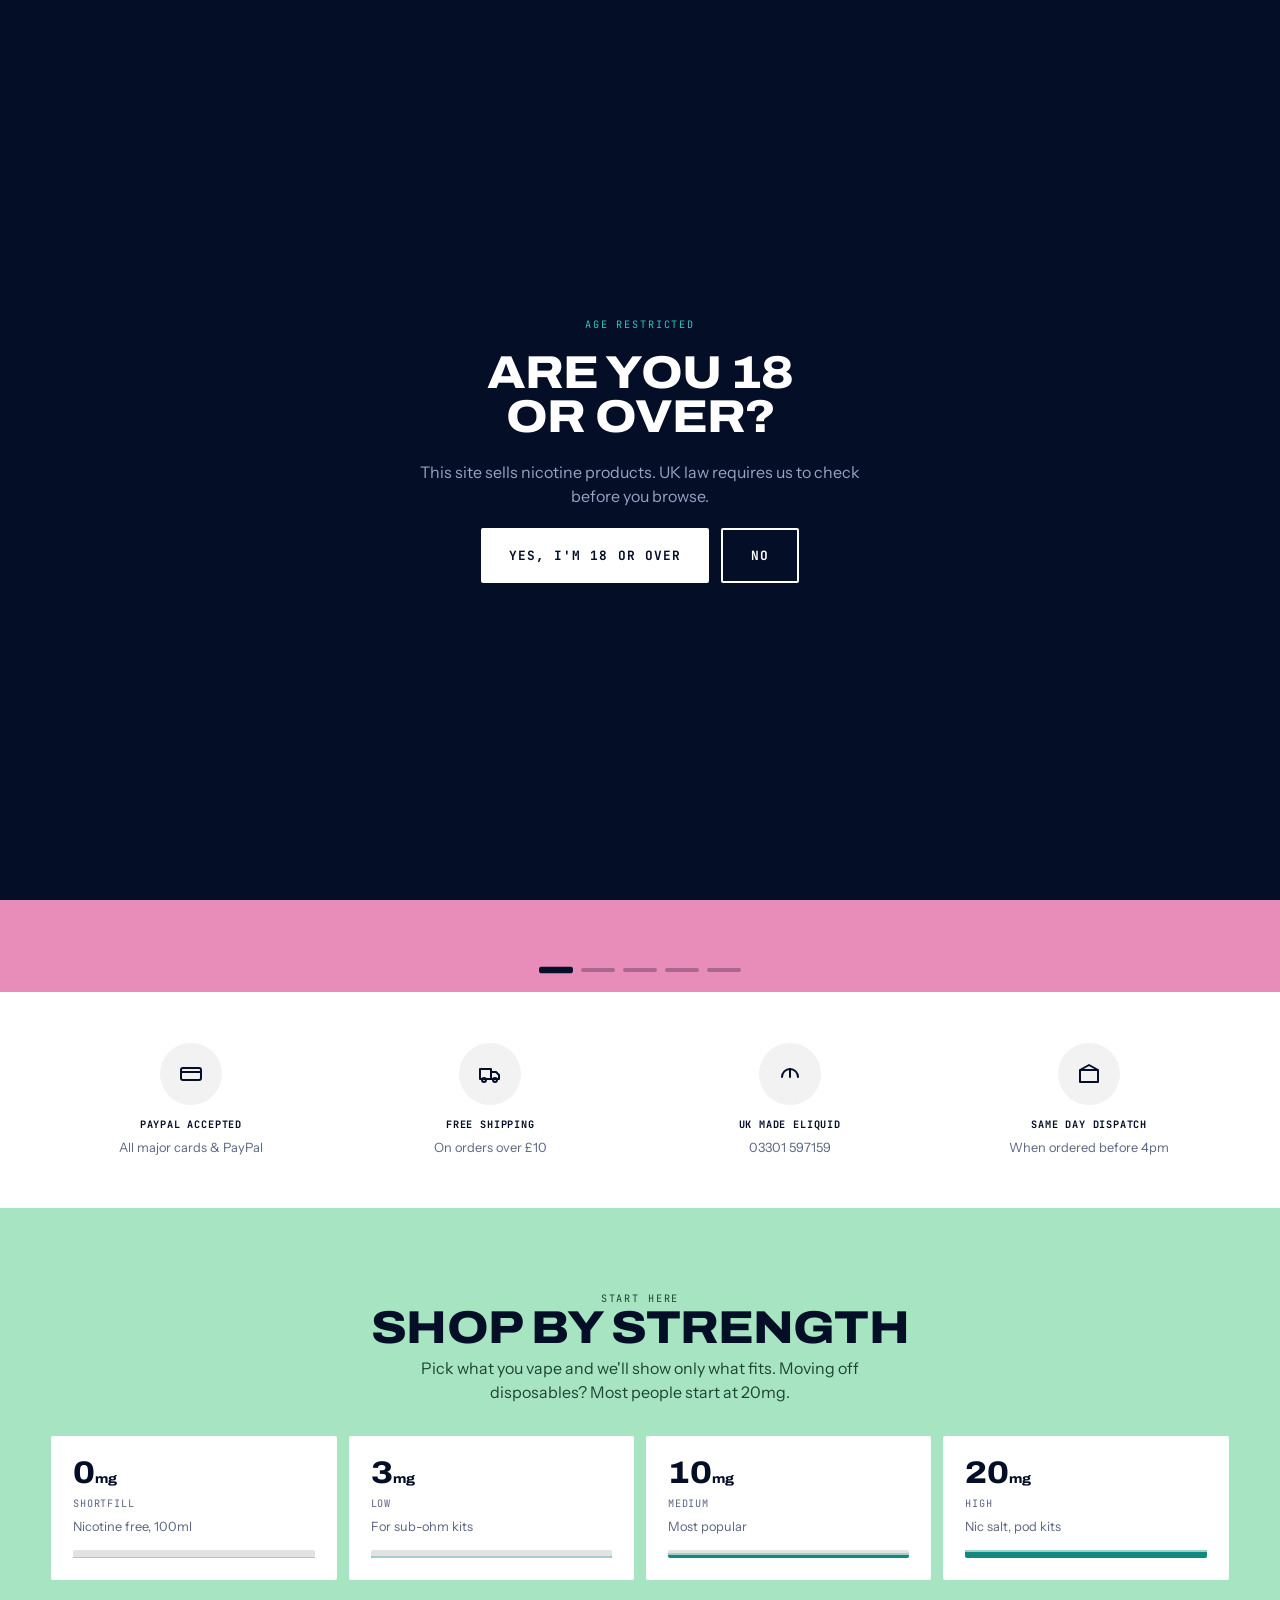
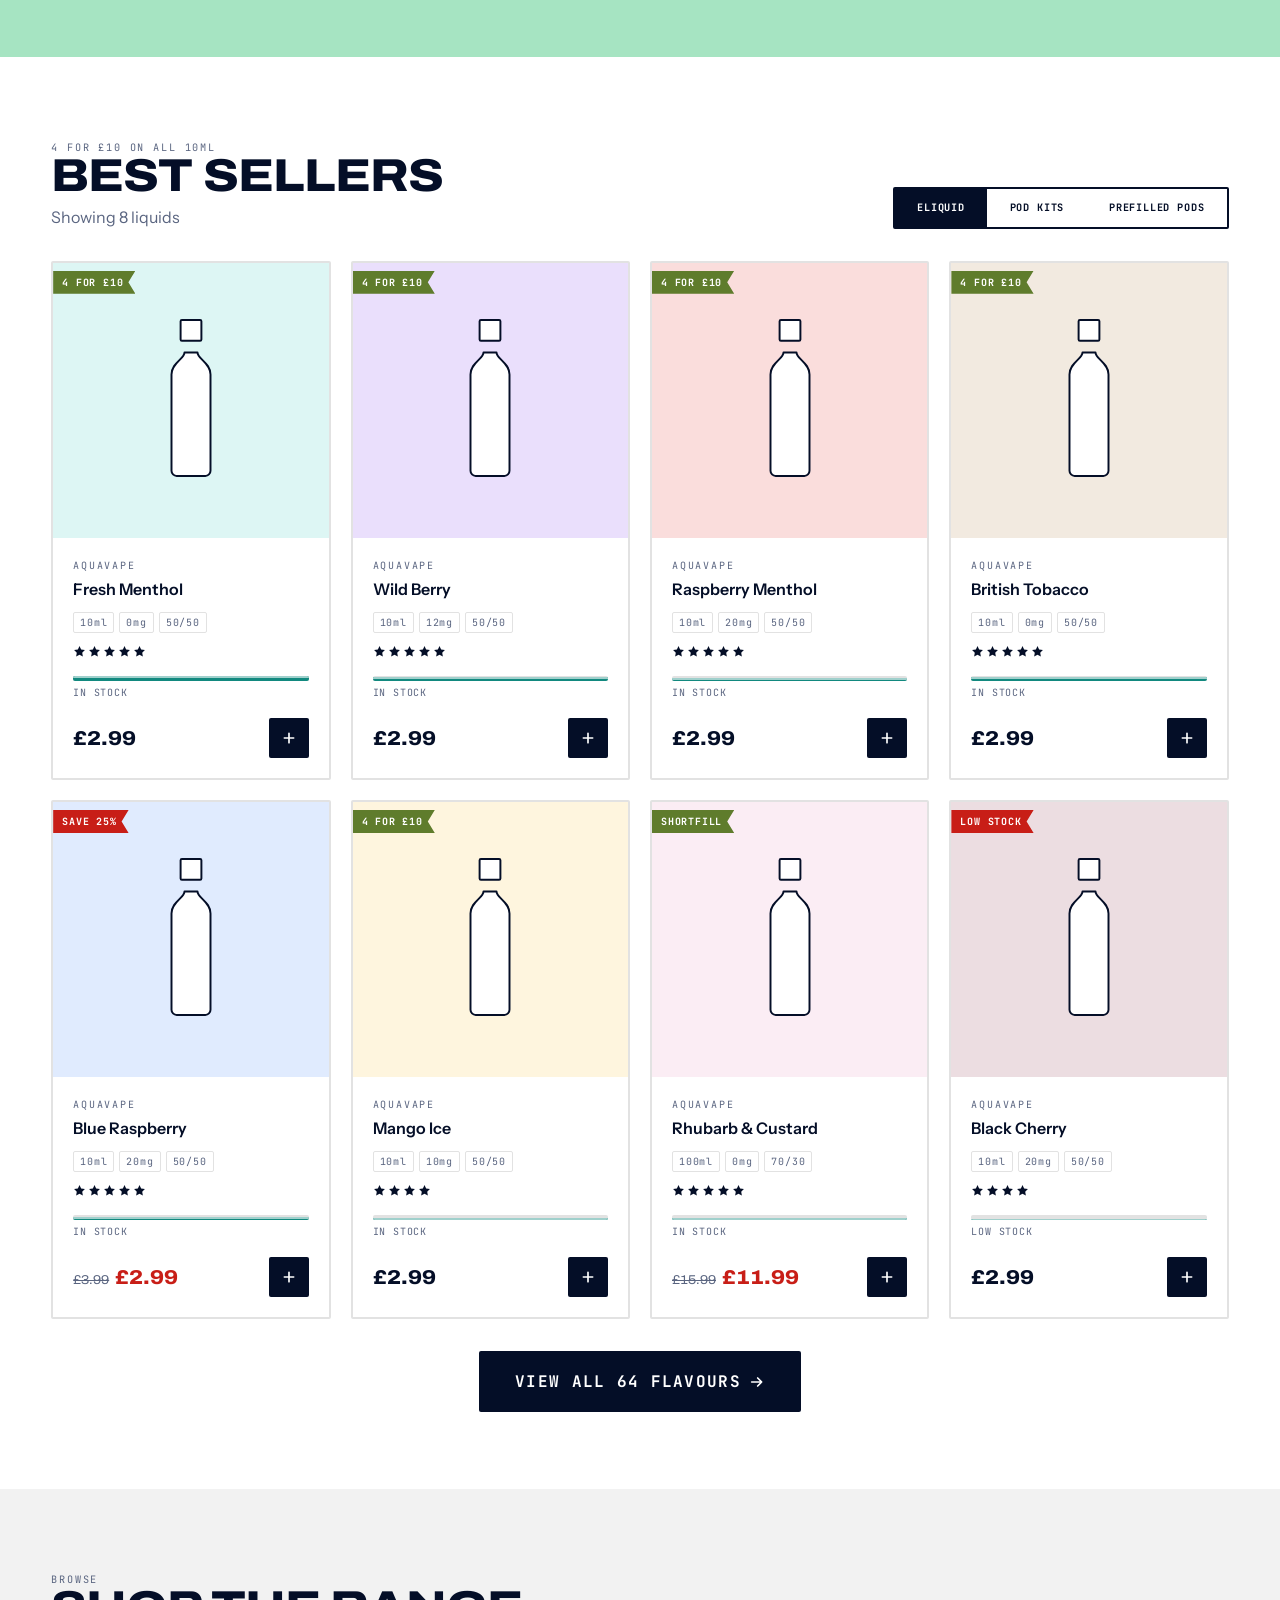
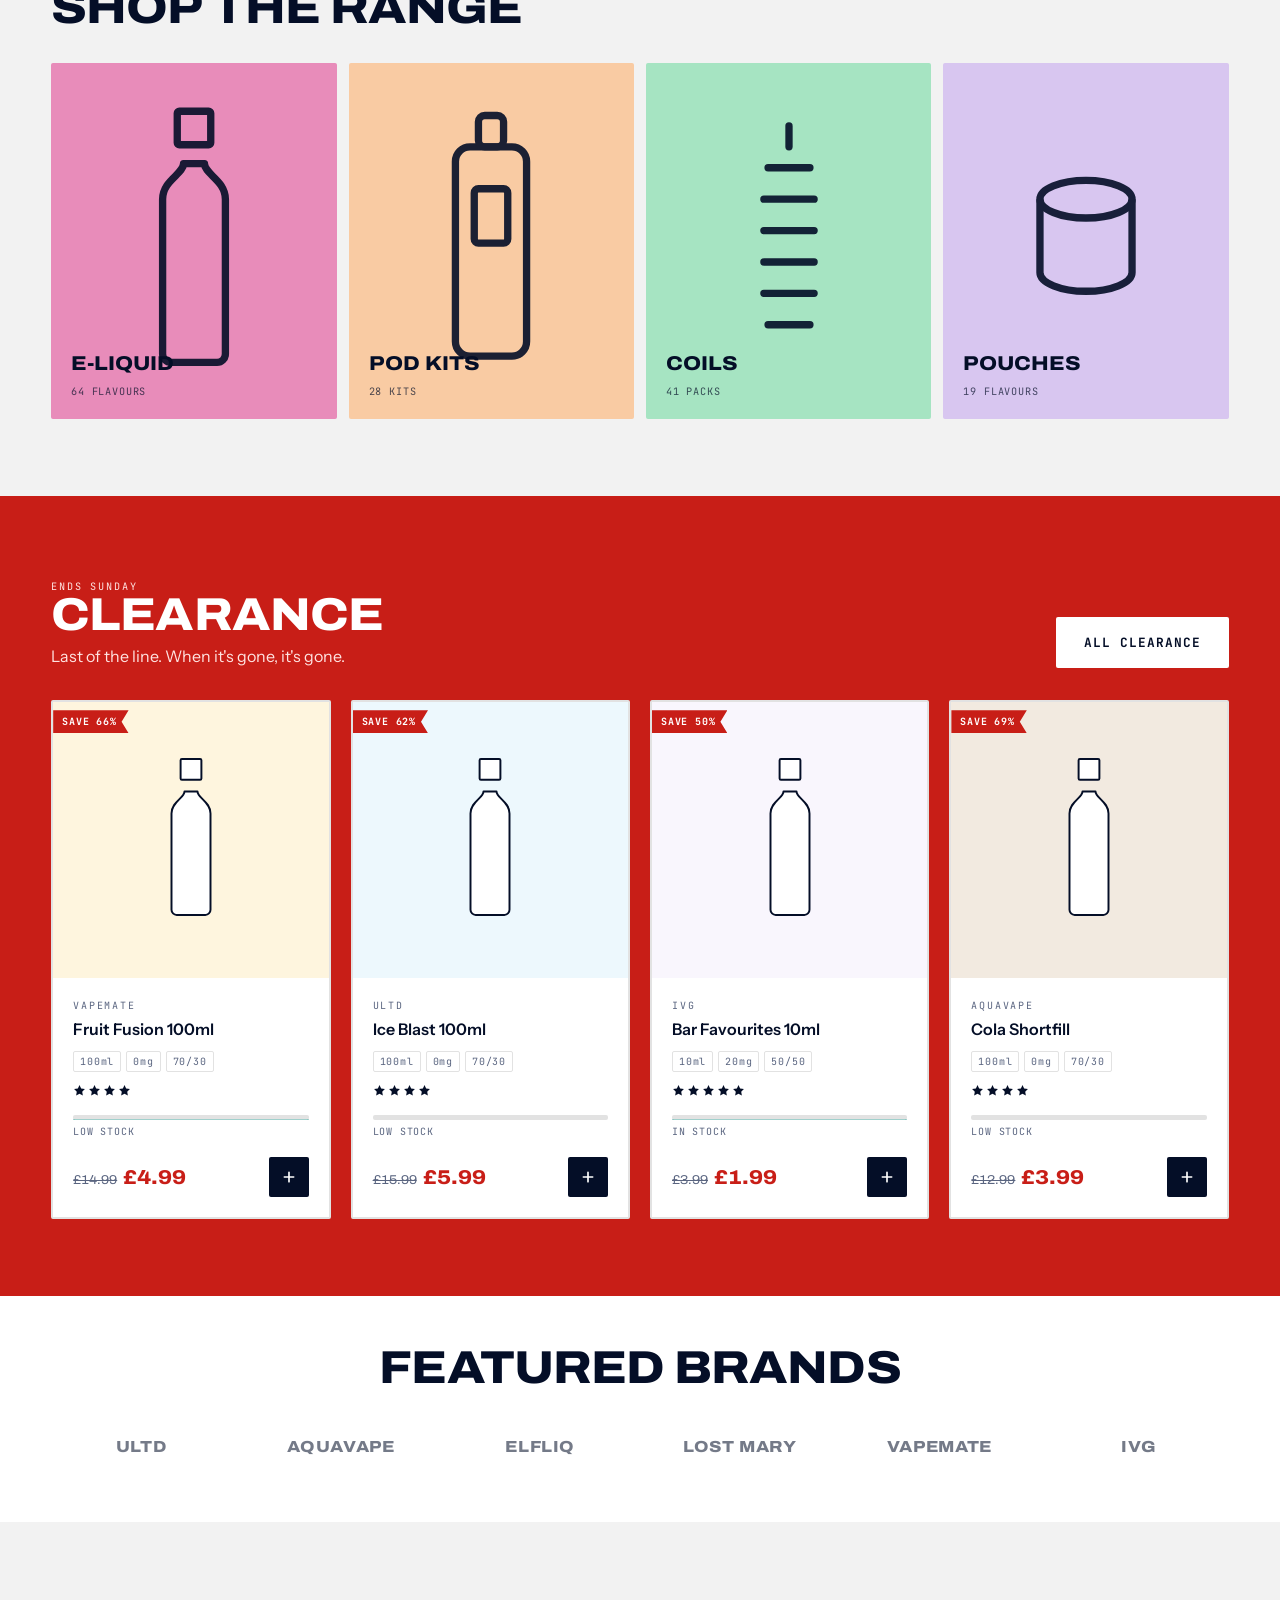
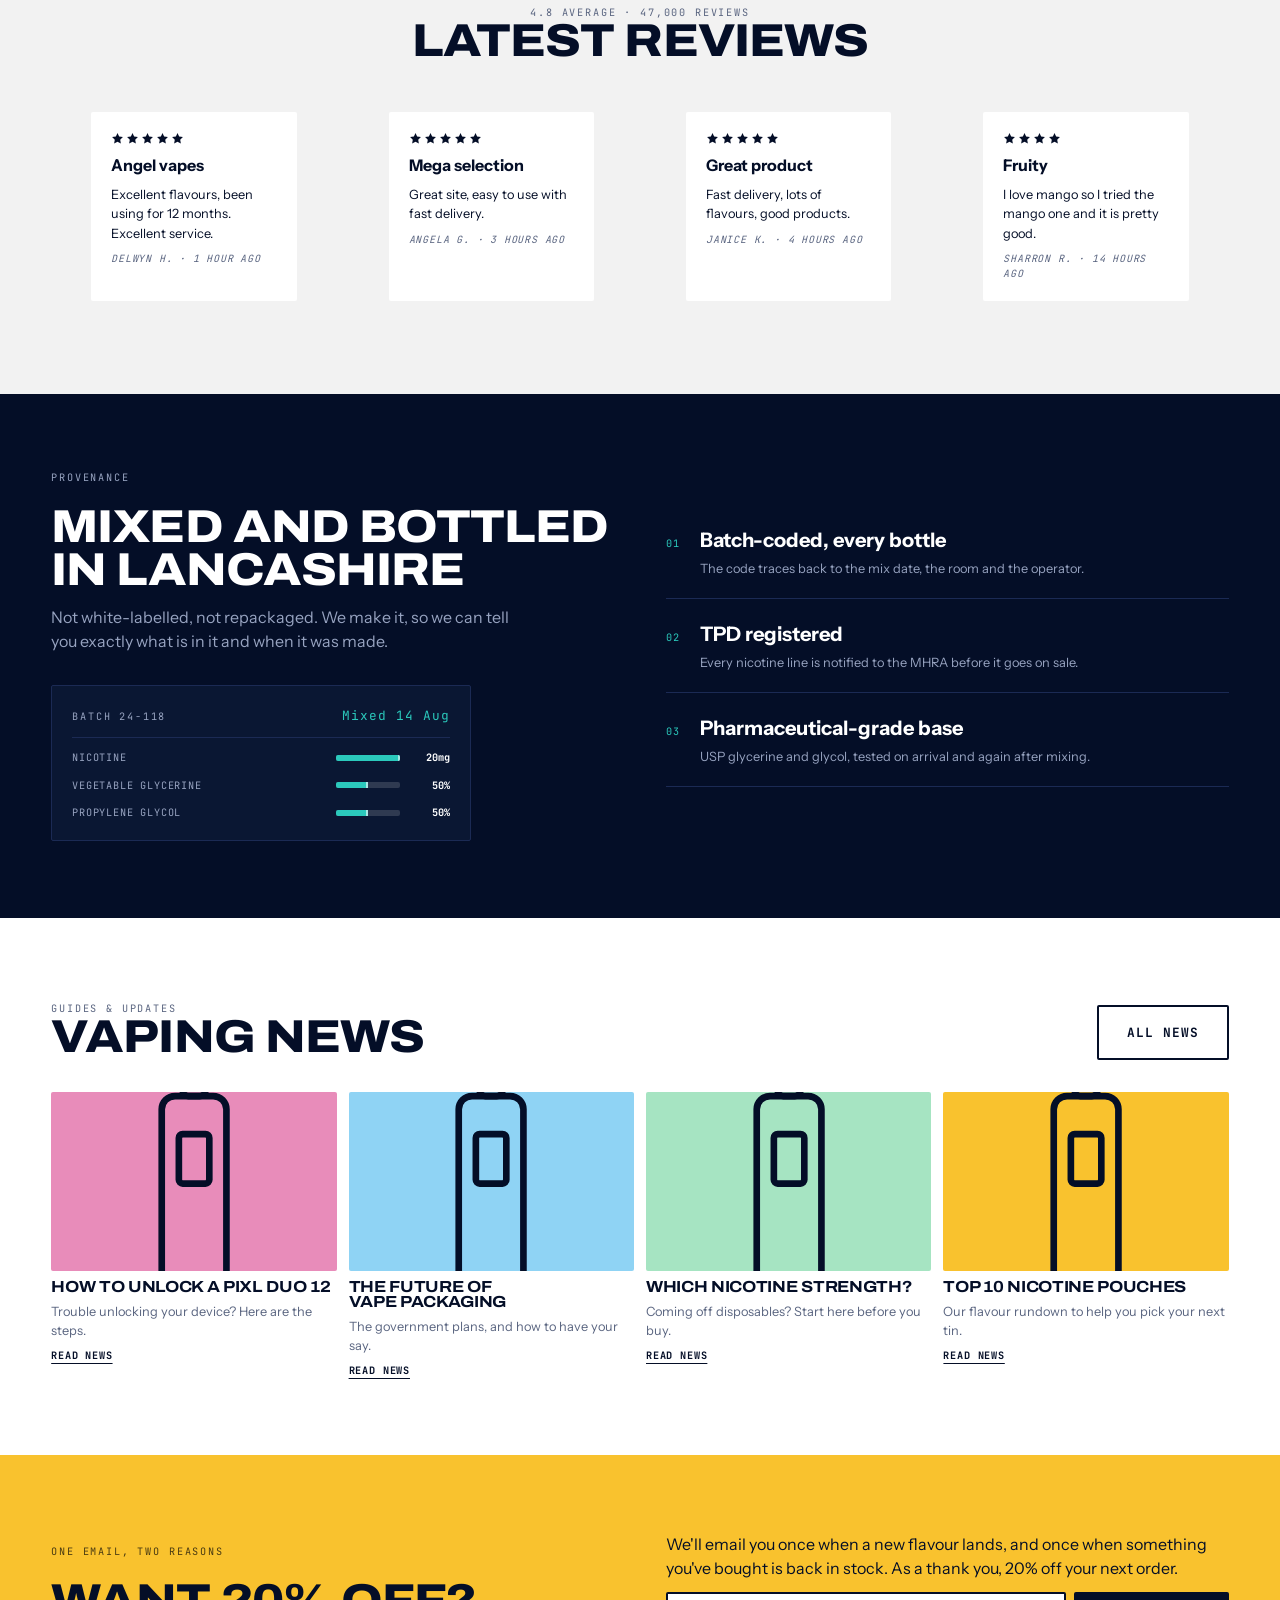
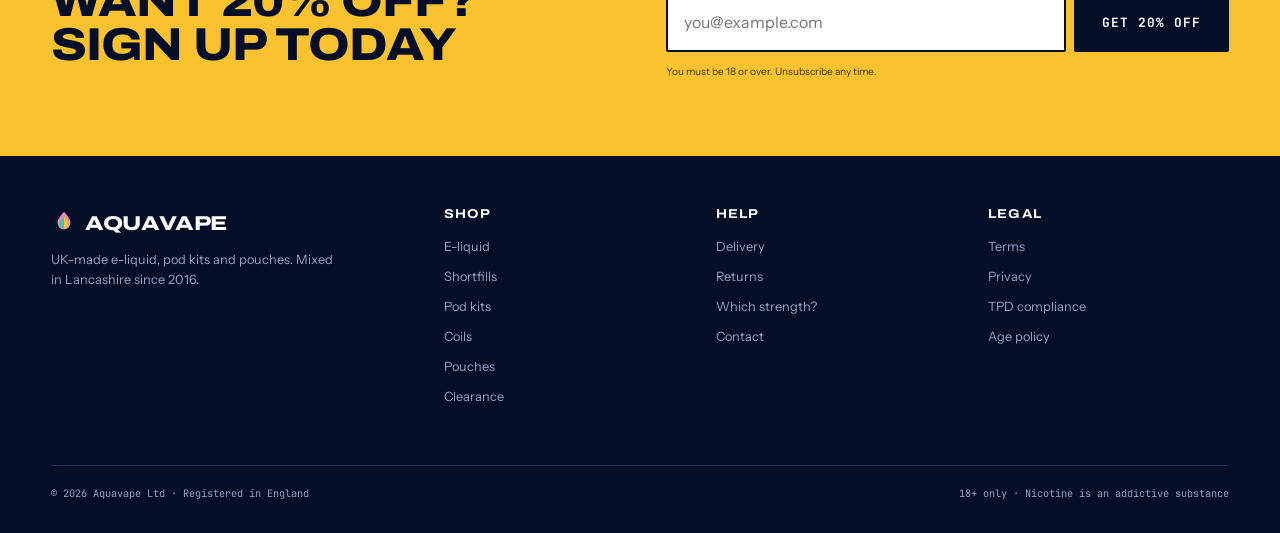
==== commit f0b7cdf5: "Rebuild prototype as colour-blocked bands with full feature set The first pass was built on an incom" ====
--- a/prototype/index.html
+++ b/prototype/index.html
@@ -3,8 +3,8 @@
 <head>
 <meta charset="utf-8">
 <meta name="viewport" content="width=device-width, initial-scale=1">
-<title>Aquavape — UK-made e-liquid, measured properly</title>
-<meta name="description" content="UK-made e-liquid and pod kits. Shop by strength, know what is in the bottle.">
+<title>Aquavape — UK-made e-liquid, pod kits and vape deals</title>
+<meta name="description" content="UK-made e-liquid, pod kits and nicotine pouches. Shop by strength. Free UK delivery over £10, same-day dispatch before 4pm.">
 <link rel="stylesheet" href="styles/fonts.css">
 <link rel="stylesheet" href="styles/tokens.css">
 <link rel="stylesheet" href="styles/base.css">
@@ -13,151 +13,223 @@
 </head>
 <body>
 
-<!-- Age gate: legally required for UK vape retail, so it is designed rather
-     than bolted on as a third-party modal. -->
 <div class="agegate" id="agegate" hidden>
   <div class="agegate__panel">
-    <p class="u-eyebrow">Age restricted</p>
+    <p class="u-eyebrow" style="color:var(--fill)">Age restricted</p>
     <h2>Are you 18 or over?</h2>
     <p>This site sells nicotine products. UK law requires us to check before you browse.</p>
     <div class="agegate__row">
-      <button class="btn btn--fill" data-age="yes">Yes, I'm 18 or over</button>
-      <button class="btn btn--ghost" data-age="no">No</button>
-    </div>
-  </div>
-</div>
-
-<div class="ticker" aria-hidden="true">
-  <div class="ticker__track" id="ticker"></div>
-</div>
+      <button class="btn btn--invert" data-age="yes">Yes, I'm 18 or over</button>
+      <button class="btn btn--outline" data-age="no">No</button>
+    </div>
+  </div>
+</div>
+
+<p class="promobar">20% off your first order — <a href="#signup">sign up now</a></p>
 
 <header class="header" id="header">
   <div class="u-wrap header__bar">
-    <a class="header__logo" href="#top" id="logo">Aqua<span>vape</span></a>
+    <a class="header__logo" href="#top" id="logo">
+      <svg class="header__mark" viewBox="0 0 32 32" aria-hidden="true">
+        <path d="M16 2c5 6 8 9.6 8 14a8 8 0 0 1-16 0c0-4.4 3-8 8-14Z" fill="#E88CBA"/>
+        <path d="M16 8c3.4 4 5.4 6.4 5.4 9.3A5.4 5.4 0 0 1 16 22.7Z" fill="#F9C22E"/>
+        <path d="M16 8c-3.4 4-5.4 6.4-5.4 9.3A5.4 5.4 0 0 0 16 22.7Z" fill="#2BC9BC"/>
+      </svg>
+      Aquavape
+    </a>
     <nav class="header__nav" aria-label="Primary">
-      <a href="#strengths">Strength</a>
-      <a href="#bestsellers">E-liquid</a>
-      <a href="#kits">Pod kits</a>
-      <a href="#made">UK made</a>
+      <a href="#bestsellers" data-hot>New</a>
+      <a href="#cats">Pods &amp; coils</a>
+      <a href="#bestsellers">E-liquids</a>
+      <a href="#cats">Vape kits</a>
+      <a href="#cats">Pouches</a>
+      <a href="#brands">Brands</a>
+      <a href="#clearance" data-hot>Vape deals</a>
     </nav>
     <div class="header__actions">
       <button class="icon-btn" id="searchOpen" aria-label="Search products">
         <svg width="19" height="19" viewBox="0 0 24 24" fill="none" stroke="currentColor" stroke-width="2" stroke-linecap="round"><circle cx="11" cy="11" r="7"/><path d="m20 20-3.5-3.5"/></svg>
       </button>
+      <a class="icon-btn" href="#" aria-label="Your account">
+        <svg width="19" height="19" viewBox="0 0 24 24" fill="none" stroke="currentColor" stroke-width="2" stroke-linecap="round"><circle cx="12" cy="8" r="4"/><path d="M4 21a8 8 0 0 1 16 0"/></svg>
+      </a>
       <button class="icon-btn" id="cartOpen" aria-label="Open basket">
-        <svg width="19" height="19" viewBox="0 0 24 24" fill="none" stroke="currentColor" stroke-width="2" stroke-linecap="round" stroke-linejoin="round"><path d="M5 8h14l-1.2 12H6.2z"/><path d="M9 8V6a3 3 0 0 1 6 0v2"/></svg>
+        <svg width="19" height="19" viewBox="0 0 24 24" fill="none" stroke="currentColor" stroke-width="2" stroke-linejoin="round"><path d="M5 8h14l-1.2 12H6.2z"/><path d="M9 8V6a3 3 0 0 1 6 0v2"/></svg>
         <span class="icon-btn__count" id="cartCount" hidden>0</span>
       </button>
     </div>
   </div>
 </header>
 
+<div class="band band--paper">
+  <div class="u-wrap">
+    <div class="usp">
+      <div class="usp__item"><svg width="17" height="17" viewBox="0 0 24 24" fill="none" stroke="currentColor" stroke-width="2"><rect x="2" y="5" width="20" height="14" rx="2"/><path d="m2 7 10 6 10-6"/></svg><span><b>20% off</b> your order — <a href="#signup">sign up now</a></span></div>
+      <div class="usp__item"><svg width="17" height="17" viewBox="0 0 24 24" fill="none" stroke="currentColor" stroke-width="2" stroke-linejoin="round"><path d="M2 7h11v10H2z"/><path d="M13 10h5l3 3v4h-8z"/><circle cx="6" cy="18" r="2"/><circle cx="17" cy="18" r="2"/></svg><span><b>Free UK delivery</b> — orders over £10</span></div>
+      <div class="usp__item"><svg width="17" height="17" viewBox="0 0 24 24" fill="none" stroke="currentColor" stroke-width="2" stroke-linecap="round"><circle cx="12" cy="12" r="9"/><path d="M12 7v5l3 2"/></svg><span>Up to 4pm — <b>same day dispatch</b></span></div>
+      <div class="usp__item"><svg width="17" height="17" viewBox="0 0 24 24" fill="currentColor"><path d="m12 2 3 6.5 7 .9-5 4.9 1.2 7L12 18l-6.2 3.3L7 14.3l-5-4.9 7-.9z"/></svg><span><b>47K reviews</b> — <a href="#reviews">see our reviews</a></span></div>
+    </div>
+  </div>
+</div>
+
 <main id="top">
 
-  <!-- HERO ---------------------------------------------------------------
-       The live site opens on a "SAVE UP TO 60%" carousel. This opens on the
-       product, specified. The bottle fills on load: the signature stated
-       once, at full size, then used quietly everywhere else. -->
-  <section class="hero">
+  <!-- HERO — pink band. This is a deals-led business, so the promotional job
+       is kept; what changes is that the offer sits next to a real product
+       instead of a "MEGA SALE" graphic, and the bottle fills to its actual
+       nicotine strength on load. -->
+  <section class="hero band band--pink">
     <div class="u-wrap hero__grid">
       <div>
-        <p class="u-eyebrow hero__eyebrow" data-load style="--load-delay:80ms">Made in Britain · Batch 24-118</p>
-        <h1 data-load style="--load-delay:160ms">Know what's <em>in the bottle</em></h1>
-        <p class="hero__lede" data-load style="--load-delay:260ms">
-          Every Aquavape liquid is mixed and bottled in Lancashire, and every
-          bottle tells you its strength, its ratio and its batch. Shop by what
-          you actually vape.
-        </p>
-        <div class="hero__actions" data-load style="--load-delay:340ms">
-          <a class="btn btn--fill" href="#strengths">Shop by strength</a>
-          <a class="btn btn--ghost" href="#made">How it's made</a>
-        </div>
-        <div class="specs" data-load style="--load-delay:420ms">
+        <span class="chip" data-load style="--load-delay:60ms">Sale</span>
+        <h1 data-load style="--load-delay:140ms">Save up to 60% <em>on UK made liquid</em></h1>
+        <p class="hero__lede" data-load style="--load-delay:240ms">
+          Mixed and bottled in Lancashire. Every bottle tells you its strength,
+          its ratio and its batch.
+        </p>
+        <div class="hero__actions" data-load style="--load-delay:320ms">
+          <a class="btn btn--primary btn--lg" href="#bestsellers">Shop the sale
+            <svg width="16" height="16" viewBox="0 0 24 24" fill="none" stroke="currentColor" stroke-width="2.5" stroke-linecap="round" stroke-linejoin="round"><path d="M4 12h15m-6-6 6 6-6 6"/></svg></a>
+          <a class="btn btn--outline btn--lg" href="#strengths">Shop by strength</a>
+        </div>
+        <p class="hero__note" data-load style="--load-delay:380ms">
+          Discount applies to RRP and cannot be combined with existing multibuy prices.
+        </p>
+        <div class="specs" data-load style="--load-delay:440ms">
           <div class="specs__item"><span class="specs__k">Volume</span><span class="specs__v">10<small>ml</small></span></div>
           <div class="specs__item"><span class="specs__k">Strength</span><span class="specs__v">20<small>mg</small></span></div>
           <div class="specs__item"><span class="specs__k">VG / PG</span><span class="specs__v">50/50</span></div>
           <div class="specs__item"><span class="specs__k">Flavours</span><span class="specs__v count" data-count="64">0</span></div>
         </div>
       </div>
-
       <div class="bottle" id="heroBottle" data-load style="--load-delay:200ms">
         <svg viewBox="0 0 120 260" role="img" aria-label="A 10ml Aquavape bottle filling with e-liquid">
-          <defs>
-            <clipPath id="bottleClip">
-              <path d="M30 90c0-18 20-24 20-34h20c0 10 20 16 20 34v148a8 8 0 0 1-8 8H38a8 8 0 0 1-8-8Z"/>
-            </clipPath>
-          </defs>
-          <g clip-path="url(#bottleClip)">
-            <g class="bottle__liquid">
-              <rect x="24" y="52" width="72" height="210" fill="currentColor"/>
-              <rect x="24" y="52" width="72" height="3" class="bottle__surface"/>
-            </g>
-          </g>
+          <defs><clipPath id="bottleClip">
+            <path d="M30 90c0-18 20-24 20-34h20c0 10 20 16 20 34v148a8 8 0 0 1-8 8H38a8 8 0 0 1-8-8Z"/>
+          </clipPath></defs>
           <path class="bottle__glass" d="M30 90c0-18 20-24 20-34h20c0 10 20 16 20 34v148a8 8 0 0 1-8 8H38a8 8 0 0 1-8-8Z"/>
+          <g clip-path="url(#bottleClip)"><g class="bottle__liquid">
+            <rect x="24" y="52" width="72" height="210" fill="currentColor"/>
+            <rect x="24" y="52" width="72" height="4" class="bottle__surface"/>
+          </g></g>
+          <path class="bottle__outline" d="M30 90c0-18 20-24 20-34h20c0 10 20 16 20 34v148a8 8 0 0 1-8 8H38a8 8 0 0 1-8-8Z"/>
           <rect class="bottle__glass" x="44" y="4" width="32" height="34" rx="2"/>
           <rect class="bottle__glass" x="50" y="38" width="20" height="20"/>
-          <rect class="bottle__label" x="38" y="128" width="44" height="78" rx="2"/>
-          <text class="bottle__labeltext" x="60" y="160" text-anchor="middle">20</text>
-          <text class="bottle__labeltext" x="60" y="176" text-anchor="middle">MG</text>
+          <rect class="bottle__label" x="38" y="128" width="44" height="76" rx="2"/>
+          <text class="bottle__labeltext" x="60" y="162" text-anchor="middle">20</text>
+          <text class="bottle__labeltext" x="60" y="180" text-anchor="middle">MG</text>
         </svg>
-
-        <div class="readout" aria-hidden="true">
-          <div class="readout__row"><span>NIC</span><span class="gauge gauge--h" style="--level:1"><span class="gauge__liquid"></span></span></div>
-          <div class="readout__row"><span>VG&nbsp;</span><span class="gauge gauge--h" style="--level:.5"><span class="gauge__liquid"></span></span></div>
-          <div class="readout__row"><span>PG&nbsp;</span><span class="gauge gauge--h" style="--level:.5"><span class="gauge__liquid"></span></span></div>
-        </div>
-      </div>
-    </div>
-  </section>
-
-  <!-- STRENGTH -----------------------------------------------------------
-       Nicotine strength is how this category is genuinely shopped, and the
-       live site buries it in faceted filters. Promoted to primary nav. The
-       gauge height encodes the actual mg value. -->
-  <section class="u-section u-section--wash" id="strengths">
-    <div class="u-wrap">
-      <div class="u-section-head" data-reveal>
+      </div>
+    </div>
+    <div class="dots" id="heroDots" role="tablist" aria-label="Featured offers"></div>
+  </section>
+
+  <section class="band band--paper u-section u-section--tight">
+    <div class="u-wrap trust">
+      <div class="trust__item"><span class="trust__ring"><svg width="24" height="24" viewBox="0 0 24 24" fill="none" stroke="currentColor" stroke-width="2"><rect x="2" y="6" width="20" height="12" rx="2"/><path d="M2 10h20"/></svg></span><span class="trust__t">Paypal accepted</span><p class="trust__d">All major cards &amp; PayPal</p></div>
+      <div class="trust__item"><span class="trust__ring"><svg width="24" height="24" viewBox="0 0 24 24" fill="none" stroke="currentColor" stroke-width="2" stroke-linejoin="round"><path d="M2 7h11v10H2z"/><path d="M13 10h5l3 3v4h-8z"/><circle cx="6" cy="18" r="2"/><circle cx="17" cy="18" r="2"/></svg></span><span class="trust__t">Free shipping</span><p class="trust__d">On orders over £10</p></div>
+      <div class="trust__item"><span class="trust__ring"><svg width="24" height="24" viewBox="0 0 24 24" fill="none" stroke="currentColor" stroke-width="2" stroke-linecap="round"><path d="M4 15a8 8 0 0 1 16 0"/><path d="M12 15V7"/></svg></span><span class="trust__t">UK made eliquid</span><p class="trust__d">03301 597159</p></div>
+      <div class="trust__item"><span class="trust__ring"><svg width="24" height="24" viewBox="0 0 24 24" fill="none" stroke="currentColor" stroke-width="2" stroke-linejoin="round"><path d="M3 8h18v12H3z"/><path d="M3 8 12 3l9 5"/></svg></span><span class="trust__t">Same day dispatch</span><p class="trust__d">When ordered before 4pm</p></div>
+    </div>
+  </section>
+
+  <!-- STRENGTH — mint band. Nicotine strength is how this category is
+       actually shopped; the live site buries it in faceted filters. -->
+  <section class="band band--mint u-section" id="strengths">
+    <div class="u-wrap">
+      <div class="u-section-head u-center" data-reveal>
         <div>
           <p class="u-eyebrow">Start here</p>
           <h2>Shop by strength</h2>
-          <p>Pick the nicotine strength you vape and we'll show only what fits. If you're moving off disposables, most people start at 20mg.</p>
+          <p>Pick what you vape and we'll show only what fits. Moving off disposables? Most people start at 20mg.</p>
         </div>
       </div>
       <div class="strengths" id="strengthGrid" role="group" aria-label="Filter by nicotine strength"></div>
     </div>
   </section>
 
-  <!-- BEST SELLERS -------------------------------------------------------- -->
-  <section class="u-section u-section--wash" id="bestsellers" style="padding-top:0">
+  <!-- BEST SELLERS — white band, tabbed like the live site -->
+  <section class="band band--paper u-section" id="bestsellers">
     <div class="u-wrap">
       <div class="u-section-head" data-reveal>
         <div>
-          <p class="u-eyebrow">E-liquid</p>
+          <p class="u-eyebrow">4 for £10 on all 10ml</p>
           <h2 id="gridHeading">Best sellers</h2>
-          <p id="gridCount">Showing all 8 liquids</p>
-        </div>
-        <a class="btn btn--onwash" href="#">All 64 flavours</a>
+          <p id="gridCount">Showing 8 liquids</p>
+        </div>
+        <div class="tabs" role="tablist" aria-label="Product type">
+          <button role="tab" aria-selected="true"  data-tab="eliquid">Eliquid</button>
+          <button role="tab" aria-selected="false" data-tab="pods">Pod kits</button>
+          <button role="tab" aria-selected="false" data-tab="prefilled">Prefilled pods</button>
+        </div>
       </div>
       <div class="grid-products" id="productGrid"></div>
-    </div>
-  </section>
-
-  <!-- PROVENANCE ---------------------------------------------------------
-       "UK made" is the actual differentiator and currently it is one line of
-       meta description. Given a section, with the detail that makes the
-       claim credible rather than decorative. -->
-  <section class="u-section" id="made">
-    <div class="u-wrap provenance">
+      <div style="display:flex;justify-content:center;margin-top:var(--space-lg)">
+        <a class="btn btn--primary btn--lg" href="#">View all 64 flavours
+          <svg width="16" height="16" viewBox="0 0 24 24" fill="none" stroke="currentColor" stroke-width="2.5" stroke-linecap="round" stroke-linejoin="round"><path d="M4 12h15m-6-6 6 6-6 6"/></svg></a>
+      </div>
+    </div>
+  </section>
+
+  <!-- CATEGORIES — colour-blocked tiles. This is where the palette earns its
+       keep: the grid is the brand's colour range, used as navigation. -->
+  <section class="band band--wash u-section" id="cats">
+    <div class="u-wrap">
+      <div class="u-section-head" data-reveal>
+        <div><p class="u-eyebrow">Browse</p><h2>Shop the range</h2></div>
+      </div>
+      <div class="cats" id="catGrid"></div>
+    </div>
+  </section>
+
+  <!-- CLEARANCE — red band. The live site runs a red clearance strip; kept,
+       because price-led merchandising is the engine of this category. -->
+  <section class="band band--red u-section" id="clearance">
+    <div class="u-wrap">
+      <div class="u-section-head" data-reveal>
+        <div>
+          <p class="u-eyebrow">Ends Sunday</p>
+          <h2>Clearance</h2>
+          <p>Last of the line. When it's gone, it's gone.</p>
+        </div>
+        <a class="btn btn--invert" href="#">All clearance</a>
+      </div>
+      <div class="grid-products" id="clearanceGrid"></div>
+    </div>
+  </section>
+
+  <!-- BRANDS -->
+  <section class="band band--paper u-section u-section--tight" id="brands">
+    <div class="u-wrap">
+      <div class="u-section-head u-center" data-reveal><div><h2>Featured brands</h2></div></div>
+      <div class="brands">
+        <span>Ultd</span><span>Aquavape</span><span>Elfliq</span>
+        <span>Lost Mary</span><span>Vapemate</span><span>IVG</span>
+      </div>
+    </div>
+  </section>
+
+  <!-- REVIEWS — one source, not three -->
+  <section class="band band--wash u-section" id="reviews">
+    <div class="u-wrap">
+      <div class="u-section-head u-center" data-reveal>
+        <div><p class="u-eyebrow">4.8 average · 47,000 reviews</p><h2>Latest reviews</h2></div>
+      </div>
+      <div class="reviews" id="reviewGrid"></div>
+    </div>
+  </section>
+
+  <!-- PROVENANCE — navy band. "UK made" is the actual differentiator and is
+       currently one line of meta description. -->
+  <section class="band band--navy u-section" id="made">
+    <div class="u-wrap" style="display:grid;grid-template-columns:1fr 1fr;gap:var(--space-xl);align-items:center" id="provenance">
       <div data-reveal>
         <p class="u-eyebrow">Provenance</p>
-        <h2>Mixed and bottled<br>in Lancashire</h2>
-        <p style="color:var(--on-ink-mute);max-width:44ch;margin-top:var(--space-md)">
+        <h2>Mixed and bottled in Lancashire</h2>
+        <p style="color:var(--band-mute);max-width:42ch;margin-top:var(--space-sm)">
           Not white-labelled, not repackaged. We make it, so we can tell you
           exactly what is in it and when it was made.
         </p>
-
-        <!-- The batch panel: the signature gauge doing its plainest job,
-             reporting a real number about a real bottle. -->
         <div class="batch" data-reveal style="--reveal-delay:120ms">
           <div class="batch__head">
             <span class="u-eyebrow">Batch 24-118</span>
@@ -170,52 +242,41 @@
           </dl>
         </div>
       </div>
-      <div class="provenance__facts">
-        <div class="fact" data-reveal style="--reveal-delay:60ms">
-          <span class="fact__n">01</span>
-          <div><div class="fact__t">Batch-coded, every bottle</div><p class="fact__d">The code on the label traces back to the mix date, the room and the operator.</p></div>
-        </div>
-        <div class="fact" data-reveal style="--reveal-delay:120ms">
-          <span class="fact__n">02</span>
-          <div><div class="fact__t">TPD registered</div><p class="fact__d">Every nicotine-containing line is notified to the MHRA before it goes on sale.</p></div>
-        </div>
-        <div class="fact" data-reveal style="--reveal-delay:180ms">
-          <span class="fact__n">03</span>
-          <div><div class="fact__t">Pharmaceutical-grade base</div><p class="fact__d">USP propylene glycol and vegetable glycerine, tested on arrival and again after mixing.</p></div>
-        </div>
-      </div>
-    </div>
-  </section>
-
-  <!-- REVIEWS ------------------------------------------------------------
-       One review source. The live site runs Okendo, Lipscore and Trustpilot
-       simultaneously, which splits the social proof three ways. -->
-  <section class="u-section" style="padding-top:0" id="kits">
+      <div style="display:grid;gap:var(--space-md)">
+        <div class="fact" data-reveal style="--reveal-delay:60ms"><span class="fact__n">01</span><div><div class="fact__t">Batch-coded, every bottle</div><p class="fact__d">The code traces back to the mix date, the room and the operator.</p></div></div>
+        <div class="fact" data-reveal style="--reveal-delay:120ms"><span class="fact__n">02</span><div><div class="fact__t">TPD registered</div><p class="fact__d">Every nicotine line is notified to the MHRA before it goes on sale.</p></div></div>
+        <div class="fact" data-reveal style="--reveal-delay:180ms"><span class="fact__n">03</span><div><div class="fact__t">Pharmaceutical-grade base</div><p class="fact__d">USP glycerine and glycol, tested on arrival and again after mixing.</p></div></div>
+      </div>
+    </div>
+  </section>
+
+  <!-- NEWS -->
+  <section class="band band--paper u-section" id="news">
     <div class="u-wrap">
       <div class="u-section-head" data-reveal>
-        <div>
-          <p class="u-eyebrow">4.8 average · 12,400 reviews</p>
-          <h2>What people say</h2>
-        </div>
-      </div>
-      <div class="reviews" id="reviewGrid"></div>
-    </div>
-  </section>
-
-  <!-- NEWSLETTER ---------------------------------------------------------- -->
-  <section class="u-section" style="padding-top:0">
-    <div class="u-wrap">
-      <div class="signup" data-reveal>
-        <p class="u-eyebrow">Restock reminders</p>
-        <h2>New flavours, first</h2>
-        <p style="color:var(--on-ink-mute);margin:0">
-          One email when a new liquid lands, and one when something you've
-          bought comes back in stock. Nothing else.
+        <div><p class="u-eyebrow">Guides &amp; updates</p><h2>Vaping news</h2></div>
+        <a class="btn btn--outline" href="#">All news</a>
+      </div>
+      <div class="news" id="newsGrid"></div>
+    </div>
+  </section>
+
+  <!-- NEWSLETTER — yellow band, the standing CTA's destination -->
+  <section class="band band--yellow u-section" id="signup">
+    <div class="u-wrap signup">
+      <div data-reveal>
+        <p class="u-eyebrow">One email, two reasons</p>
+        <h2>Want 20% off?<br>Sign up today</h2>
+      </div>
+      <div class="signup__form" data-reveal style="--reveal-delay:80ms">
+        <p style="margin:0">
+          We'll email you once when a new flavour lands, and once when something
+          you've bought is back in stock. As a thank you, 20% off your next order.
         </p>
         <form class="signup__row" id="signupForm">
           <label class="u-visually-hidden" for="email">Email address</label>
           <input id="email" type="email" placeholder="you@example.com" required>
-          <button class="btn btn--fill" type="submit">Sign up</button>
+          <button class="btn btn--primary" type="submit">Get 20% off</button>
         </form>
         <small>You must be 18 or over. Unsubscribe any time.</small>
       </div>
@@ -227,12 +288,18 @@
   <div class="u-wrap">
     <div class="footer__grid">
       <div>
-        <div class="header__logo" style="margin-bottom:var(--space-sm)">Aqua<span>vape</span></div>
-        <p style="color:var(--on-ink-mute);font-size:var(--text-sm);max-width:34ch">
-          UK-made e-liquid and pod kits. Mixed in Lancashire since 2016.
-        </p>
-      </div>
-      <div><h4>Shop</h4><ul><li><a href="#">E-liquid</a></li><li><a href="#">Shortfills</a></li><li><a href="#">Pod kits</a></li><li><a href="#">Coils</a></li><li><a href="#">Clearance</a></li></ul></div>
+        <div class="header__logo" style="margin-bottom:var(--space-sm)">
+          <svg class="header__mark" viewBox="0 0 32 32" aria-hidden="true">
+            <path d="M16 2c5 6 8 9.6 8 14a8 8 0 0 1-16 0c0-4.4 3-8 8-14Z" fill="#E88CBA"/>
+            <path d="M16 8c3.4 4 5.4 6.4 5.4 9.3A5.4 5.4 0 0 1 16 22.7Z" fill="#F9C22E"/>
+            <path d="M16 8c-3.4 4-5.4 6.4-5.4 9.3A5.4 5.4 0 0 0 16 22.7Z" fill="#2BC9BC"/>
+          </svg>Aquavape
+        </div>
+        <p style="color:#97A3C0;font-size:var(--text-sm);max-width:32ch">
+          UK-made e-liquid, pod kits and pouches. Mixed in Lancashire since 2016.
+        </p>
+      </div>
+      <div><h4>Shop</h4><ul><li><a href="#">E-liquid</a></li><li><a href="#">Shortfills</a></li><li><a href="#">Pod kits</a></li><li><a href="#">Coils</a></li><li><a href="#">Pouches</a></li><li><a href="#">Clearance</a></li></ul></div>
       <div><h4>Help</h4><ul><li><a href="#">Delivery</a></li><li><a href="#">Returns</a></li><li><a href="#">Which strength?</a></li><li><a href="#">Contact</a></li></ul></div>
       <div><h4>Legal</h4><ul><li><a href="#">Terms</a></li><li><a href="#">Privacy</a></li><li><a href="#">TPD compliance</a></li><li><a href="#">Age policy</a></li></ul></div>
     </div>
@@ -243,7 +310,15 @@
   </div>
 </footer>
 
-<!-- Overlays -->
+<!-- Standing CTA: the live site's permanent "GET 20% OFF" tab, kept because
+     email capture is this shop's main acquisition lever — but as a tab that
+     scrolls to the signup, not an interstitial that blocks the page. -->
+<a class="cta-tab" href="#signup" id="ctaTab">Get 20% off</a>
+<div class="cta-bar">
+  <span class="cta-bar__t"><b>20% off</b> your first order</span>
+  <a class="btn btn--invert" href="#signup">Get code</a>
+</div>
+
 <div class="scrim" id="scrim"></div>
 
 <aside class="drawer" id="cart" aria-label="Basket" aria-hidden="true">
@@ -257,17 +332,17 @@
   <div class="drawer__foot">
     <div class="threshold" id="threshold"></div>
     <div class="total"><span>Subtotal</span><span id="cartTotal">£0.00</span></div>
-    <button class="btn btn--fill" style="justify-content:center">Checkout</button>
+    <button class="btn btn--primary btn--lg">Checkout</button>
   </div>
 </aside>
 
 <div class="search" id="search" aria-hidden="true">
   <div class="u-wrap">
     <div class="search__field">
-      <svg width="22" height="22" viewBox="0 0 24 24" fill="none" stroke="currentColor" stroke-width="2" stroke-linecap="round" style="color:var(--on-ink-mute)"><circle cx="11" cy="11" r="7"/><path d="m20 20-3.5-3.5"/></svg>
+      <svg width="22" height="22" viewBox="0 0 24 24" fill="none" stroke="currentColor" stroke-width="2" stroke-linecap="round"><circle cx="11" cy="11" r="7"/><path d="m20 20-3.5-3.5"/></svg>
       <label class="u-visually-hidden" for="searchInput">Search products</label>
-      <input id="searchInput" type="search" placeholder="Search flavours" autocomplete="off">
-      <button class="icon-btn" id="searchClose" aria-label="Close search">
+      <input id="searchInput" type="search" placeholder="Search flavours or strength" autocomplete="off">
+      <button class="icon-btn" id="searchClose" aria-label="Close search" style="color:var(--ink)">
         <svg width="18" height="18" viewBox="0 0 24 24" fill="none" stroke="currentColor" stroke-width="2" stroke-linecap="round"><path d="m6 6 12 12M18 6 6 18"/></svg>
       </button>
     </div>
--- a/prototype/styles/tokens.css
+++ b/prototype/styles/tokens.css
@@ -7,30 +7,50 @@
 
 :root {
   /* --- Colour ----------------------------------------------------------
-     Each colour has exactly ONE job. The live site has four accents with no
-     rules; that is what makes it read as unsystematic. Discipline:
-       fill   -> liquid level indicators ONLY
-       signal -> price, saving, urgency ONLY
-       amber  -> loyalty and rewards ONLY
+     Aquavape is a colour-blocked brand: flat saturated bands, one per
+     section, navy anchoring the top and bottom. The palette below is taken
+     from the live site. The system is not "fewer colours" — it is a RULE
+     about how the colours are used:
+
+       1. Every section is ONE flat band colour. Never a gradient.
+       2. Bands alternate saturated / neutral so the page has rhythm.
+       3. --fill (teal) is reserved for liquid levels and nothing else.
+       4. --deal (green) is reserved for multibuy flags and nothing else.
+       5. --red is reserved for clearance and price drops.
      -------------------------------------------------------------------- */
-  --ink:         #040E27;  /* brand navy, carried over unchanged */
+
+  /* Anchors */
+  --ink:         #040E27;
   --ink-deep:    #01060F;
   --ink-raised:  #0A1733;
-  --ink-line:    #16224A;
+  --ink-line:    #1B2A54;
 
-  --wash:        #EEF1F6;  /* cool paper, pulled toward the navy's hue */
-  --wash-deep:   #DDE3EE;
+  /* Band colours */
+  --pink:        #E88CBA;
+  --pink-deep:   #D3679E;
+  --yellow:      #F9C22E;
+  --red:         #C81E17;
+  --mint:        #A6E4C2;
+  --peach:       #F9CBA3;
+  --blush:       #F8B3B8;
+  --lilac:       #D8C6F0;
+  --sky:         #8FD3F4;
+
+  /* Neutrals */
   --paper:       #FFFFFF;
+  --wash:        #F2F2F2;
+  --wash-deep:   #E2E2E2;
 
-  --fill:        #38E0D0;  /* liquid level. Nothing else. */
-  --fill-dim:    #1B8F87;
-  --signal:      #FA5B61;  /* price / saving / urgency. Nothing else. */
-  --amber:       #FDCB2F;  /* loyalty. Nothing else. */
+  /* Reserved-use accents */
+  --fill:        #2BC9BC;  /* liquid level ONLY */
+  --fill-deep:   #12897F;
+  --deal:        #5F7C2C;  /* multibuy flag ONLY */
+  --signal:      #C81E17;  /* clearance / price drop ONLY */
 
-  --on-ink:      #FFFFFF;
-  --on-ink-mute: #8E9AB8;
-  --on-wash:     #040E27;
-  --on-wash-mute:#5A6580;
+  /* Band contract — every band sets these three, nothing reads raw colour */
+  --band-bg:   var(--paper);
+  --band-fg:   var(--ink);
+  --band-mute: #5A6580;
 
   /* --- Type ------------------------------------------------------------
      Archivo is variable on both weight and width. The expanded widths do
--- a/prototype/styles/base.css
+++ b/prototype/styles/base.css
@@ -1,13 +1,12 @@
-/* Base — reset, elements, utilities */
+/* Base — reset, elements, band system, utilities */
 
 *, *::before, *::after { box-sizing: border-box; }
-
 html { -webkit-text-size-adjust: 100%; scroll-behavior: smooth; }
 
 body {
   margin: 0;
-  background: var(--ink);
-  color: var(--on-ink);
+  background: var(--paper);
+  color: var(--ink);
   font-family: var(--font-body);
   font-size: var(--text-md);
   line-height: var(--body-line-height);
@@ -19,17 +18,16 @@
   font-family: var(--font-display);
   line-height: var(--heading-line-height);
   letter-spacing: var(--tracking-tight);
-  font-stretch: 118%;
+  font-stretch: 112%;
   text-transform: uppercase;
   margin: 0;
   text-wrap: balance;
 }
-
-/* Hierarchy fixed: on the live site H1 (25px) renders SMALLER than H2 (31px) */
+/* Hierarchy fixed: live site renders H1 at 25px and H2 at 31px */
 h1 { font-size: var(--text-display); font-weight: 800; }
-h2 { font-size: clamp(1.95rem, 4vw, 3.05rem); font-weight: 700; }
-h3 { font-size: var(--text-xl); font-weight: 700; }
-h4 { font-size: var(--text-lg); font-weight: 600; }
+h2 { font-size: clamp(1.9rem, 3.6vw, 2.9rem); font-weight: 800; }
+h3 { font-size: var(--text-lg); font-weight: 700; }
+h4 { font-size: var(--text-md); font-weight: 700; }
 
 p { margin: 0 0 var(--space-md); }
 a { color: inherit; text-decoration: none; }
@@ -37,13 +35,22 @@
 button { font: inherit; color: inherit; background: none; border: 0; cursor: pointer; }
 ul { margin: 0; padding: 0; list-style: none; }
 
-:focus-visible {
-  outline: 2px solid var(--fill);
-  outline-offset: 3px;
-  border-radius: var(--radius);
-}
+:focus-visible { outline: 3px solid var(--ink); outline-offset: 2px; border-radius: var(--radius); }
+.band--navy :focus-visible, .band--red :focus-visible { outline-color: var(--paper); }
+::selection { background: var(--ink); color: var(--paper); }
 
-::selection { background: var(--fill); color: var(--ink); }
+/* --- BAND SYSTEM ---------------------------------------------------------
+   Every section is one flat colour band. Components read --band-fg and
+   --band-mute, never a raw colour, so any component works on any band.
+   ------------------------------------------------------------------------ */
+.band { background: var(--band-bg); color: var(--band-fg); }
+.band--paper  { --band-bg: var(--paper);  --band-fg: var(--ink);   --band-mute: #5A6580; }
+.band--wash   { --band-bg: var(--wash);   --band-fg: var(--ink);   --band-mute: #5A6580; }
+.band--navy   { --band-bg: var(--ink);    --band-fg: #FFFFFF;      --band-mute: #97A3C0; }
+.band--pink   { --band-bg: var(--pink);   --band-fg: var(--ink);   --band-mute: #3B2233; }
+.band--yellow { --band-bg: var(--yellow); --band-fg: var(--ink);   --band-mute: #4A3B12; }
+.band--red    { --band-bg: var(--red);    --band-fg: #FFFFFF;      --band-mute: #FFE3E1; }
+.band--mint   { --band-bg: var(--mint);   --band-fg: var(--ink);   --band-mute: #1F4433; }
 
 .u-wrap {
   width: 100%;
@@ -52,44 +59,33 @@
   padding-inline: var(--page-x-padding);
 }
 
-/* Spec text — every real measurement on this site is set in mono.
-   The numbers are content, not decoration: strength, ratio, volume. */
+.u-section { padding-block: clamp(2.75rem, 6vw, 5.25rem); }
+.u-section--tight { padding-block: clamp(2rem, 4vw, 3.25rem); }
+
+/* Every real measurement on this site is set in mono — the numbers are
+   product information in this category, not decoration. */
 .u-spec {
   font-family: var(--font-mono);
   font-size: var(--text-sm);
   letter-spacing: var(--tracking-wide);
   font-variant-numeric: tabular-nums;
 }
-
 .u-eyebrow {
   font-family: var(--font-mono);
   font-size: var(--text-xs);
   letter-spacing: var(--tracking-widest);
   text-transform: uppercase;
-  color: var(--on-ink-mute);
+  color: var(--band-mute);
+}
+.u-visually-hidden {
+  position: absolute; width: 1px; height: 1px; padding: 0; margin: -1px;
+  overflow: hidden; clip: rect(0 0 0 0); white-space: nowrap; border: 0;
 }
 
-.u-visually-hidden {
-  position: absolute; width: 1px; height: 1px;
-  padding: 0; margin: -1px; overflow: hidden;
-  clip: rect(0 0 0 0); white-space: nowrap; border: 0;
+.u-section-head {
+  display: flex; align-items: flex-end; justify-content: space-between;
+  gap: var(--space-md); margin-bottom: var(--space-lg); flex-wrap: wrap;
 }
-
-.u-section { padding-block: clamp(3.5rem, 9vw, 8.5rem); }
-
-.u-section--wash {
-  background: var(--wash);
-  color: var(--on-wash);
-}
-.u-section--wash .u-eyebrow { color: var(--on-wash-mute); }
-
-.u-section-head {
-  display: flex;
-  align-items: flex-end;
-  justify-content: space-between;
-  gap: var(--space-lg);
-  margin-bottom: var(--space-xl);
-  flex-wrap: wrap;
-}
-.u-section-head p { margin: var(--space-xs) 0 0; max-width: 46ch; color: var(--on-ink-mute); }
-.u-section--wash .u-section-head p { color: var(--on-wash-mute); }
+.u-section-head p { margin: var(--space-xxs) 0 0; max-width: 46ch; color: var(--band-mute); }
+.u-center { text-align: center; justify-content: center; }
+.u-center p { margin-inline: auto; }
--- a/prototype/styles/components.css
+++ b/prototype/styles/components.css
@@ -1,708 +1,601 @@
 /* ==========================================================================
-   Components
+   Components — all band-aware. Nothing reads a raw colour; everything
+   resolves through --band-fg / --band-mute so a component can sit on any
+   band without a variant.
    ========================================================================== */
 
 /* --- Buttons -------------------------------------------------------------
-   Sliding-fill hover carried over from the live theme (.btn--reverse used a
-   ::before translate). Kept because it is a genuine brand behaviour; retimed
-   onto the overshoot curve so it has spring.
+   Sliding ::before fill carried over from the live theme (.btn--reverse),
+   retimed onto the overshoot curve so it has spring.
    ------------------------------------------------------------------------ */
 .btn {
   position: relative;
   display: inline-flex;
   align-items: center;
+  justify-content: center;
   gap: var(--space-xs);
   padding: 1rem 1.75rem;
   border-radius: var(--radius);
   font-family: var(--font-mono);
   font-size: var(--text-sm);
-  font-weight: 500;
+  font-weight: 700;
   letter-spacing: var(--tracking-wide);
   text-transform: uppercase;
   overflow: hidden;
   isolation: isolate;
+  white-space: nowrap;
   transition: color var(--anim-fast) var(--ease-out),
               transform var(--anim-fast) var(--ease-out-back);
 }
 .btn::before {
-  content: '';
-  position: absolute;
-  inset: 0;
-  z-index: -1;
+  content: ''; position: absolute; inset: 0; z-index: -1;
   transform: translateY(101%);
   transition: transform var(--anim-time) var(--ease-out-back);
 }
 .btn:hover::before, .btn:focus-visible::before { transform: translateY(0); }
-.btn:active { transform: scale(0.97); }
-
-.btn--fill  { background: var(--fill); color: var(--ink); }
-.btn--fill::before  { background: var(--paper); }
-
-.btn--ghost { border: 1px solid var(--ink-line); color: var(--on-ink); }
-.btn--ghost::before { background: var(--paper); }
-.btn--ghost:hover, .btn--ghost:focus-visible { color: var(--ink); border-color: var(--paper); }
-
-.btn--onwash { border: 1px solid var(--ink); color: var(--ink); }
-.btn--onwash::before { background: var(--ink); }
-.btn--onwash:hover, .btn--onwash:focus-visible { color: var(--paper); }
+.btn:active { transform: scale(.97); }
+.btn svg { transition: transform var(--anim-time) var(--ease-out-back); }
+.btn:hover svg { transform: translateX(4px); }
+
+.btn--primary { background: var(--ink); color: var(--paper); }
+.btn--primary::before { background: var(--fill); }
+.btn--primary:hover, .btn--primary:focus-visible { color: var(--ink); }
+
+.btn--invert { background: var(--paper); color: var(--ink); }
+.btn--invert::before { background: var(--fill); }
+
+.btn--outline { border: 2px solid currentColor; }
+.btn--outline::before { background: currentColor; }
+.btn--outline:hover, .btn--outline:focus-visible { color: var(--band-bg); }
+
+.btn--lg { padding: 1.15rem 2.25rem; font-size: var(--text-md); }
 
 /* --- SIGNATURE: the fill gauge ------------------------------------------
-   The one element this design is remembered by. Aquavape sells liquid by
-   volume and strength, so every level indicator on the site is a real
-   vessel filling to a real number: stock, nicotine strength, delivery
-   threshold, cart total. Hard-edged and instrument-like, never gloopy.
-   Set the level with --level (0..1).
+   Aquavape sells liquid by volume and by strength, so every level indicator
+   on the site is a vessel filling to a real number: nicotine strength,
+   stock, progress to free delivery, VG/PG split. Hard-edged and
+   instrument-like — a lab gauge, not a lava lamp. Set --level (0..1).
    ------------------------------------------------------------------------ */
 .gauge {
   --level: 0;
   --gauge-colour: var(--fill);
+  --gauge-track: color-mix(in srgb, var(--band-fg) 15%, transparent);
   position: relative;
   overflow: hidden;
-  background: color-mix(in srgb, var(--gauge-colour) 20%, transparent);
-  border: 1px solid color-mix(in srgb, var(--gauge-colour) 35%, transparent);
+  background: var(--gauge-track);
   border-radius: var(--radius);
 }
 .gauge__liquid {
-  position: absolute;
-  inset: auto 0 0 0;
+  position: absolute; inset: auto 0 0 0;
   height: calc(var(--level) * 100%);
   background: var(--gauge-colour);
   transition: height var(--anim-fill) var(--ease-out);
 }
-/* the meniscus: a 2px lighter band at the surface. Precision, not froth. */
+/* the meniscus — 2px, precise, the only flourish the gauge gets */
 .gauge__liquid::after {
-  content: '';
-  position: absolute;
-  inset: 0 0 auto 0;
-  height: 2px;
+  content: ''; position: absolute; inset: 0 0 auto 0; height: 2px;
   background: color-mix(in srgb, var(--gauge-colour) 40%, white);
 }
-
-/* Horizontal variant — used for the delivery threshold meter */
 .gauge--h .gauge__liquid {
-  inset: 0 auto 0 0;
-  height: 100%;
-  width: calc(var(--level) * 100%);
+  inset: 0 auto 0 0; height: 100%; width: calc(var(--level) * 100%);
   transition: width var(--anim-fill) var(--ease-out);
 }
-.gauge--h .gauge__liquid::after {
-  inset: 0 0 0 auto;
-  width: 2px;
-  height: 100%;
-}
-
-/* --- Header --------------------------------------------------------------- */
+.gauge--h .gauge__liquid::after { inset: 0 0 0 auto; width: 2px; height: 100%; }
+
+/* --- Promo bar + header --------------------------------------------------- */
+.promobar {
+  margin: 0;
+  background: var(--ink); color: var(--paper);
+  text-align: center; padding: var(--space-xs) var(--space-md);
+  font-family: var(--font-mono); font-size: var(--text-xs);
+  letter-spacing: var(--tracking-wide); text-transform: uppercase;
+}
+.promobar a { text-decoration: underline; text-underline-offset: 3px; color: var(--fill); }
+
 .header {
-  position: sticky;
-  top: 0;
-  z-index: var(--z-header);
-  background: color-mix(in srgb, var(--ink) 88%, transparent);
-  backdrop-filter: blur(14px);
-  border-bottom: var(--rule);
-  transition: background var(--anim-time) var(--ease-out);
-}
-.header__bar {
-  display: flex;
-  align-items: center;
-  gap: var(--space-md);
-  height: var(--header-height);
-}
+  position: sticky; top: 0; z-index: var(--z-header);
+  background: var(--ink); color: var(--paper);
+  transition: box-shadow var(--anim-time) var(--ease-out);
+}
+.header[data-stuck='true'] { box-shadow: var(--shadow-md); }
+.header__bar { display: flex; align-items: center; gap: var(--space-md); height: var(--header-height); }
 .header__logo {
-  font-family: var(--font-display);
-  font-size: var(--text-lg);
-  font-weight: 800;
-  font-stretch: 125%;
-  letter-spacing: var(--tracking-tight);
-  text-transform: uppercase;
+  display: flex; align-items: center; gap: 8px;
+  font-family: var(--font-display); font-size: var(--text-lg); font-weight: 800;
+  font-stretch: 125%; letter-spacing: var(--tracking-tight); text-transform: uppercase;
   margin-right: auto;
 }
-.header__logo span { color: var(--fill); }
+.header__mark { width: 26px; height: 26px; flex: none; }
 .header__nav { display: flex; gap: var(--space-md); }
 .header__nav a {
-  font-family: var(--font-mono);
-  font-size: var(--text-xs);
-  letter-spacing: var(--tracking-wide);
-  text-transform: uppercase;
-  color: var(--on-ink-mute);
-  padding-block: var(--space-xxs);
-  position: relative;
+  position: relative; padding-block: var(--space-xxs);
+  font-family: var(--font-mono); font-size: var(--text-xs);
+  letter-spacing: var(--tracking-wide); text-transform: uppercase;
   transition: color var(--anim-fast) var(--ease-out);
 }
 .header__nav a::after {
-  content: '';
-  position: absolute;
-  inset: auto 0 0 0;
-  height: 1px;
-  background: var(--fill);
-  transform: scaleX(0);
-  transform-origin: left;
+  content: ''; position: absolute; inset: auto 0 0 0; height: 2px;
+  background: var(--fill); transform: scaleX(0); transform-origin: left;
   transition: transform var(--anim-time) var(--ease-out-back);
 }
-.header__nav a:hover, .header__nav a:focus-visible { color: var(--on-ink); }
 .header__nav a:hover::after, .header__nav a:focus-visible::after { transform: scaleX(1); }
-
-.header__actions { display: flex; align-items: center; gap: var(--space-xs); }
+/* promotional nav items are flagged, matching the live site's red links */
+.header__nav a[data-hot] { color: var(--pink); }
+
+.header__actions { display: flex; align-items: center; gap: var(--space-xxs); }
 .icon-btn {
-  display: grid;
-  place-items: center;
-  width: 40px; height: 40px;
-  border-radius: var(--radius);
-  color: var(--on-ink);
+  position: relative; display: grid; place-items: center;
+  width: 40px; height: 40px; border-radius: var(--radius);
   transition: background var(--anim-fast) var(--ease-out),
               transform var(--anim-fast) var(--ease-out-back);
 }
 .icon-btn:hover, .icon-btn:focus-visible { background: var(--ink-raised); transform: translateY(-2px); }
 .icon-btn__count {
-  position: absolute;
-  transform: translate(14px, -14px);
-  min-width: 18px; height: 18px;
+  position: absolute; top: 2px; right: 2px;
+  min-width: 18px; height: 18px; padding-inline: 4px;
   display: grid; place-items: center;
-  padding-inline: 4px;
-  background: var(--signal);
-  color: var(--paper);
-  border-radius: 9px;
-  font-family: var(--font-mono);
-  font-size: 10px;
-  font-weight: 700;
-}
-
-@media (max-width: 860px) { .header__nav { display: none; } }
-
-/* --- USP ticker ----------------------------------------------------------
-   Carried over from the live site's Glide-driven bar, rebuilt as CSS-only
-   and reduced-motion guarded (the live one is not).
+  background: var(--red); color: var(--paper); border-radius: 9px;
+  font-family: var(--font-mono); font-size: 10px; font-weight: 700;
+}
+@media (max-width: 1000px) { .header__nav { display: none; } }
+
+/* --- USP row (4 promises, white strip under the header) ------------------ */
+.usp {
+  display: grid; grid-template-columns: repeat(4, 1fr);
+  border-bottom: 1px solid var(--wash-deep);
+}
+.usp__item {
+  display: flex; align-items: center; justify-content: center; gap: var(--space-xs);
+  padding: var(--space-sm) var(--space-xs); text-align: center;
+  font-size: var(--text-sm);
+}
+.usp__item + .usp__item { border-left: 1px solid var(--wash-deep); }
+.usp__item b { font-weight: 700; }
+.usp__item a { text-decoration: underline; text-underline-offset: 3px; }
+.usp__item svg { flex: none; color: var(--fill-deep); }
+@media (max-width: 900px) {
+  .usp { grid-template-columns: 1fr 1fr; }
+  .usp__item:nth-child(3) { border-left: 0; }
+  .usp__item:nth-child(n+3) { border-top: 1px solid var(--wash-deep); }
+  .usp__item span { font-size: var(--text-xs); }
+}
+
+/* --- Hero (pink band) -----------------------------------------------------
+   Keeps the live site's promotional job — this is a deals-led business and
+   pretending otherwise would be designing for the wrong shop — but gives the
+   offer a real product to sit next to instead of a "MEGA SALE" graphic.
    ------------------------------------------------------------------------ */
-.ticker {
-  border-bottom: var(--rule);
-  background: var(--ink-deep);
-  overflow: hidden;
-  padding-block: var(--space-xs);
-}
-.ticker__track {
-  display: flex;
-  width: max-content;
-  gap: var(--space-xl);
-  animation: ticker-scroll 46s linear infinite;
-}
-.ticker:hover .ticker__track { animation-play-state: paused; }
-.ticker__item {
-  display: flex;
-  align-items: center;
-  gap: var(--space-xs);
-  white-space: nowrap;
-  font-family: var(--font-mono);
-  font-size: var(--text-xs);
-  letter-spacing: var(--tracking-wide);
-  text-transform: uppercase;
-  color: var(--on-ink-mute);
-}
-.ticker__item b { color: var(--fill); font-weight: 500; }
-@keyframes ticker-scroll { to { transform: translateX(-50%); } }
-
-/* --- Hero ----------------------------------------------------------------
-   The live site opens on a "SAVE UP TO 60%" discount carousel. Replaced with
-   a thesis: one flagship liquid, presented as a spec sheet. The bottle fills
-   on load — the signature, stated once, at full size.
-   ------------------------------------------------------------------------ */
-.hero {
-  position: relative;
-  border-bottom: var(--rule);
-  overflow: hidden;
-}
+.hero { position: relative; overflow: hidden; }
 .hero__grid {
-  display: grid;
-  grid-template-columns: 1.15fr 0.85fr;
-  gap: var(--space-xl);
-  align-items: center;
-  min-height: min(78vh, 760px);
-  padding-block: var(--space-xxl);
-}
-.hero__eyebrow { margin-bottom: var(--space-md); }
-.hero h1 { margin-bottom: var(--space-md); }
+  display: grid; grid-template-columns: 1.05fr .95fr;
+  gap: var(--space-lg); align-items: center;
+  padding-block: clamp(2rem, 5vw, 4.5rem);
+}
+.chip {
+  display: inline-block; padding: 5px 12px; margin-bottom: var(--space-sm);
+  background: var(--ink); color: var(--paper); border-radius: var(--radius);
+  font-family: var(--font-mono); font-size: var(--text-xs); font-weight: 700;
+  letter-spacing: var(--tracking-widest); text-transform: uppercase;
+}
+.chip--deal { background: var(--deal); }
+.hero h1 { margin-bottom: var(--space-sm); }
+/* The second headline line was white on pink — 2.36:1, a real failure.
+   Fixed as a design decision rather than a colour tweak: it becomes a
+   marker highlight, which passes at 19:1 and suits a promotional brand
+   better than two tones of the same wash. */
 .hero h1 em {
   font-style: normal;
-  color: var(--fill);
-  display: block;
-}
-.hero__lede {
-  max-width: 44ch;
-  color: var(--on-ink-mute);
-  font-size: var(--text-lg);
-  margin-bottom: var(--space-lg);
-}
-.hero__actions { display: flex; gap: var(--space-sm); flex-wrap: wrap; margin-bottom: var(--space-xl); }
-
-/* Spec strip — the product's real numbers, in mono, as content */
-.specs {
-  display: flex;
-  gap: var(--space-lg);
-  flex-wrap: wrap;
-  padding-top: var(--space-md);
-  border-top: var(--rule);
-}
+  display: inline;
+  background: var(--ink);
+  color: var(--paper);
+  box-decoration-break: clone;
+  -webkit-box-decoration-break: clone;
+  padding: 0 .14em;
+  margin-left: -.08em;
+  line-height: 1.18;
+}
+.hero__lede { max-width: 42ch; font-size: var(--text-lg); margin-bottom: var(--space-md); }
+.hero__actions { display: flex; gap: var(--space-sm); flex-wrap: wrap; margin-bottom: var(--space-md); }
+.hero__note { font-size: var(--text-xs); color: var(--band-mute); max-width: 46ch; margin: 0; }
+
+.specs { display: flex; gap: var(--space-lg); flex-wrap: wrap;
+  margin-top: var(--space-md); padding-top: var(--space-md);
+  border-top: 2px solid color-mix(in srgb, var(--band-fg) 22%, transparent); }
 .specs__item { display: grid; gap: 2px; }
-.specs__k {
-  font-family: var(--font-mono);
-  font-size: var(--text-xs);
-  letter-spacing: var(--tracking-widest);
-  text-transform: uppercase;
-  color: var(--on-ink-mute);
-}
-.specs__v {
-  font-family: var(--font-display);
-  font-size: var(--text-xl);
-  font-weight: 700;
-  font-stretch: 118%;
-  font-variant-numeric: tabular-nums;
-}
-
-/* The hero bottle */
-.bottle { display: grid; place-items: center; position: relative; }
-.bottle svg { width: min(320px, 70%); height: auto; overflow: visible; }
-.bottle__glass { fill: none; stroke: var(--ink-line); stroke-width: 2; }
-.bottle__liquid { fill: var(--fill); transition: transform var(--anim-fill) var(--ease-out); }
+.specs__k { font-family: var(--font-mono); font-size: var(--text-xs);
+  letter-spacing: var(--tracking-widest); text-transform: uppercase; color: var(--band-mute); }
+.specs__v { font-family: var(--font-display); font-size: var(--text-xl);
+  font-weight: 800; font-stretch: 112%; font-variant-numeric: tabular-nums; }
+.specs__v small { font-size: var(--text-sm); }
+
+.bottle { position: relative; display: grid; place-items: center; --level: 0; color: var(--fill); }
+.bottle svg { width: min(260px, 62%); height: auto; overflow: visible;
+  filter: drop-shadow(0 18px 34px rgba(1,6,15,.22)); }
+.bottle__glass   { fill: var(--paper); stroke: var(--ink); stroke-width: 3; }
+.bottle__outline { fill: none;         stroke: var(--ink); stroke-width: 3; }
+.bottle__liquid { fill: currentColor; transform: translateY(calc((1 - var(--level)) * 210px));
+  transition: transform var(--anim-fill) var(--ease-out); }
 .bottle__surface { fill: color-mix(in srgb, var(--fill) 45%, white); }
-.bottle__label { fill: var(--ink-raised); stroke: var(--ink-line); stroke-width: 1.5; }
-.bottle__labeltext {
-  fill: var(--on-ink);
-  font-family: var(--font-mono);
-  font-size: 11px;
-  letter-spacing: 1.6px;
-  text-transform: uppercase;
-}
-
-/* Readout rail beside the bottle */
-.readout {
-  position: absolute;
-  right: 0; top: 50%;
-  transform: translateY(-50%);
-  display: grid;
-  gap: var(--space-xs);
-  padding-left: var(--space-md);
-  border-left: var(--rule);
-}
-.readout__row {
-  display: flex; align-items: center; gap: var(--space-xs);
-  font-family: var(--font-mono);
-  font-size: var(--text-xs);
-  letter-spacing: var(--tracking-wide);
-  color: var(--on-ink-mute);
-}
-.readout__row .gauge { width: 40px; height: 4px; }
+.bottle__label { fill: var(--ink); }
+.bottle__labeltext { fill: var(--paper); font-family: var(--font-mono);
+  font-size: 12px; font-weight: 700; letter-spacing: 1.4px; }
+
+/* Carousel dots — the live hero is a 5-slide carousel; kept as a control,
+   not decoration, so the promotional slots survive the redesign. */
+.dots { display: flex; gap: var(--space-xs); justify-content: center; padding-bottom: var(--space-md); }
+.dots button {
+  width: 34px; height: 4px; border-radius: 2px;
+  background: color-mix(in srgb, var(--band-fg) 28%, transparent);
+  transition: background var(--anim-fast) var(--ease-out), transform var(--anim-fast) var(--ease-out-back);
+}
+.dots button[aria-current='true'] { background: var(--ink); transform: scaleY(1.6); }
 
 @media (max-width: 900px) {
-  .hero__grid {
-    grid-template-columns: 1fr;
-    min-height: 0;
-    gap: var(--space-md);
-    padding-block: var(--space-lg) var(--space-xl);
-  }
+  .hero__grid { grid-template-columns: 1fr; gap: var(--space-md); padding-block: var(--space-lg); }
   .bottle { order: -1; }
-  .bottle svg { width: 116px; }
-  .readout { display: none; }
+  .bottle svg { width: 132px; }
   .hero__lede { font-size: var(--text-md); }
   .specs { gap: var(--space-md); }
   .specs__v { font-size: var(--text-lg); }
-  .hero__actions .btn { flex: 1 1 auto; justify-content: center; }
-}
+  .hero__actions .btn { flex: 1 1 auto; }
+}
+
+/* --- Trust row ------------------------------------------------------------ */
+.trust { display: grid; grid-template-columns: repeat(4, 1fr); gap: var(--space-md); text-align: center; }
+.trust__item { display: grid; gap: var(--space-xxs); justify-items: center; }
+.trust__ring {
+  width: 62px; height: 62px; border-radius: 50%;
+  display: grid; place-items: center;
+  background: var(--wash); color: var(--ink);
+  transition: transform var(--anim-time) var(--ease-out-back), background var(--anim-time) var(--ease-out);
+}
+.trust__item:hover .trust__ring { transform: translateY(-5px); background: var(--fill); }
+.trust__t { font-family: var(--font-mono); font-size: var(--text-xs); font-weight: 700;
+  letter-spacing: var(--tracking-wide); text-transform: uppercase; margin-top: var(--space-xxs); }
+.trust__d { font-size: var(--text-sm); color: var(--band-mute); margin: 0; }
+@media (max-width: 760px) { .trust { grid-template-columns: 1fr 1fr; gap: var(--space-lg); } }
 
 /* --- Strength selector ---------------------------------------------------
-   Nicotine strength is how this category is actually shopped, and the live
-   site buries it in faceted filters. Promoted to a primary nav device. The
-   numbers are real and the gauge height encodes them — structure as
-   information, not decoration.
-   ------------------------------------------------------------------------ */
+   Nicotine strength is how this category is genuinely shopped, and the live
+   site buries it in faceted filters. Promoted to a primary device; the gauge
+   height encodes the actual mg value. */
 .strengths { display: grid; grid-template-columns: repeat(4, 1fr); gap: var(--space-sm); }
 .strength {
-  --level: 0;
-  position: relative;
-  display: grid;
-  gap: var(--space-xs);
-  padding: var(--space-md);
-  border: 1px solid var(--wash-deep);
-  border-radius: var(--radius);
-  background: var(--paper);
+  display: grid; gap: var(--space-xxs); padding: var(--space-md);
+  background: var(--paper); border: 2px solid transparent; border-radius: var(--radius);
   text-align: left;
-  transition: border-color var(--anim-fast) var(--ease-out),
-              transform var(--anim-time) var(--ease-out-back);
-}
-.strength:hover, .strength:focus-visible { transform: translateY(-4px); border-color: var(--ink); }
-.strength[aria-pressed='true'] { border-color: var(--ink); box-shadow: inset 0 0 0 1px var(--ink); }
-.strength__val {
-  font-family: var(--font-display);
-  font-size: var(--text-xxl);
-  font-weight: 800;
-  font-stretch: 118%;
-  color: var(--ink);
-  font-variant-numeric: tabular-nums;
-  line-height: 1;
-}
-.strength__val sub { font-size: var(--text-sm); font-weight: 500; vertical-align: baseline; }
-.strength__name { font-family: var(--font-mono); font-size: var(--text-xs);
-  letter-spacing: var(--tracking-wide); text-transform: uppercase; color: var(--on-wash-mute); }
-.strength .gauge { height: 8px; --gauge-colour: var(--fill-dim); margin-top: var(--space-xs); }
-
-@media (max-width: 700px) { .strengths { grid-template-columns: repeat(2, 1fr); } }
-
-/* --- Product grid & card -------------------------------------------------
-   Live cards are transparent, square, no shadow, with a scaling pseudo
-   element on hover. Kept square; the hover now fills the flavour swatch —
-   the signature applied at component scale.
-   ------------------------------------------------------------------------ */
-.grid-products {
-  display: grid;
-  grid-template-columns: repeat(auto-fill, minmax(240px, 1fr));
-  gap: var(--space-md);
-}
-
-.card {
-  position: relative;
-  display: grid;
-  grid-template-rows: auto 1fr;
-  background: var(--paper);
-  border: 1px solid var(--wash-deep);
-  border-radius: var(--radius);
-  overflow: hidden;
-  color: var(--ink);
   transition: border-color var(--anim-fast) var(--ease-out),
               transform var(--anim-time) var(--ease-out-back),
               box-shadow var(--anim-time) var(--ease-out);
 }
-.card:hover, .card:focus-within {
-  transform: translateY(-6px);
-  border-color: var(--ink);
-  box-shadow: var(--shadow-md);
-}
+.strength:hover, .strength:focus-visible { transform: translateY(-5px); box-shadow: var(--shadow-md); }
+.strength[aria-pressed='true'] { border-color: var(--ink); }
+.strength__val { font-family: var(--font-display); font-size: var(--text-xxl);
+  font-weight: 800; font-stretch: 112%; line-height: 1; font-variant-numeric: tabular-nums; }
+.strength__val sub { font-size: var(--text-sm); vertical-align: baseline; }
+.strength__name { font-family: var(--font-mono); font-size: var(--text-xs);
+  letter-spacing: var(--tracking-wide); text-transform: uppercase; color: #5A6580; }
+.strength__note { font-size: var(--text-sm); color: #5A6580; }
+.strength .gauge { height: 8px; margin-top: var(--space-xs);
+  --gauge-colour: var(--fill-deep); --gauge-track: var(--wash-deep); }
+@media (max-width: 700px) { .strengths { grid-template-columns: 1fr 1fr; } }
+
+/* --- Tabs ----------------------------------------------------------------- */
+.tabs { display: inline-flex; border: 2px solid var(--ink); border-radius: var(--radius); overflow: hidden; }
+.tabs button {
+  padding: .7rem 1.4rem; font-family: var(--font-mono); font-size: var(--text-xs);
+  font-weight: 700; letter-spacing: var(--tracking-wide); text-transform: uppercase;
+  transition: background var(--anim-fast) var(--ease-out), color var(--anim-fast) var(--ease-out);
+}
+.tabs button[aria-selected='true'] { background: var(--ink); color: var(--paper); }
+
+/* --- Product card --------------------------------------------------------
+   Square, like the live theme. The swatch carries a resting tint of the
+   flavour so the grid reads as a palette, and floods on hover — the
+   signature applied at component scale.
+   ------------------------------------------------------------------------ */
+.grid-products { display: grid; grid-template-columns: repeat(auto-fill, minmax(230px, 1fr)); gap: var(--space-md); }
+
+.card {
+  position: relative; display: grid; grid-template-rows: auto 1fr;
+  background: var(--paper); color: var(--ink);
+  border: 2px solid var(--wash-deep); border-radius: var(--radius); overflow: hidden;
+  transition: border-color var(--anim-fast) var(--ease-out),
+              transform var(--anim-time) var(--ease-out-back),
+              box-shadow var(--anim-time) var(--ease-out);
+}
+.card:hover, .card:focus-within { transform: translateY(-6px); border-color: var(--ink); box-shadow: var(--shadow-md); }
 
 .card__swatch {
-  position: relative;
-  aspect-ratio: 1 / 1;
-  background: color-mix(in srgb, var(--flavour, var(--fill)) 9%, var(--paper));
-  display: grid;
-  place-items: center;
-  overflow: hidden;
-}
-/* the flavour fills the swatch on hover */
+  position: relative; aspect-ratio: 1/1; display: grid; place-items: center; overflow: hidden;
+  background: color-mix(in srgb, var(--flavour, var(--fill)) 16%, var(--paper));
+}
 .card__flood {
-  position: absolute;
-  inset: auto 0 0 0;
-  height: 0;
+  position: absolute; inset: auto 0 0 0; height: 0;
   background: var(--flavour, var(--fill));
   transition: height var(--anim-slow) var(--ease-out);
 }
-.card__flood::after {
-  content: '';
-  position: absolute;
-  inset: 0 0 auto 0;
-  height: 2px;
-  background: color-mix(in srgb, var(--flavour, var(--fill)) 40%, white);
-}
+.card__flood::after { content: ''; position: absolute; inset: 0 0 auto 0; height: 3px;
+  background: color-mix(in srgb, var(--flavour, var(--fill)) 40%, white); }
 .card:hover .card__flood, .card:focus-within .card__flood { height: 100%; }
-.card__bottle { position: relative; z-index: 1; width: 84px; height: auto;
+.card__bottle { position: relative; z-index: 1; width: 78px; height: auto;
   transition: transform var(--anim-slow) var(--ease-out-back); }
-.card:hover .card__bottle, .card:focus-within .card__bottle { transform: translateY(-6px) scale(1.04); }
-.card__bottle path, .card__bottle rect { stroke: var(--ink); fill: none; stroke-width: 2; }
-
-.card__tag {
-  position: absolute;
-  top: var(--space-xs); left: var(--space-xs);
-  z-index: 2;
-  padding: 3px 7px;
-  background: var(--signal);
-  color: var(--paper);
-  border-radius: var(--radius);
-  font-family: var(--font-mono);
-  font-size: 10px;
-  font-weight: 700;
-  letter-spacing: var(--tracking-wide);
-  text-transform: uppercase;
-}
-
-.card__body {
-  display: flex;
-  flex-direction: column;
-  gap: var(--space-xxs);
-  padding: var(--space-md);
-}
-/* push price + add button to the bottom so feet align across the row
-   regardless of how many lines the product name takes */
-.card__foot { margin-top: auto; }
-.card__stock { margin-top: var(--space-sm); }
-.card__brand {
-  font-family: var(--font-mono); font-size: 10px;
-  letter-spacing: var(--tracking-widest); text-transform: uppercase;
-  color: var(--on-wash-mute);
-}
-.card__name { font-size: var(--text-md); font-weight: 600; line-height: 1.25; }
-.card__meta {
-  display: flex; gap: var(--space-xs); flex-wrap: wrap;
-  font-family: var(--font-mono); font-size: var(--text-xs);
-  color: var(--on-wash-mute); letter-spacing: var(--tracking-wide);
-  margin-top: var(--space-xxs);
-}
+.card:hover .card__bottle, .card:focus-within .card__bottle { transform: translateY(-6px) scale(1.05); }
+.card__bottle path, .card__bottle rect { stroke: var(--ink); fill: var(--paper); stroke-width: 3; }
+
+/* Multibuy flag — the live site's "4 FOR £10" pennant, kept because it is
+   the actual commercial engine of the category. */
+.flag {
+  position: absolute; top: var(--space-xs); left: 0; z-index: 2;
+  padding: 4px 12px 4px 9px; background: var(--deal); color: var(--paper);
+  font-family: var(--font-mono); font-size: 10px; font-weight: 700;
+  letter-spacing: var(--tracking-wide); text-transform: uppercase;
+  clip-path: polygon(0 0, 100% 0, calc(100% - 7px) 50%, 100% 100%, 0 100%);
+}
+.flag--sale { background: var(--red); }
+.flag--new  { background: var(--ink); }
+
+.card__body { display: flex; flex-direction: column; gap: var(--space-xxs); padding: var(--space-md); }
+.card__brand { font-family: var(--font-mono); font-size: 10px;
+  letter-spacing: var(--tracking-widest); text-transform: uppercase; color: #5A6580; }
+.card__name { font-family: var(--font-body); font-size: var(--text-md); font-weight: 600;
+  text-transform: none; letter-spacing: 0; line-height: 1.3; }
+.card__meta { display: flex; gap: 5px; flex-wrap: wrap; margin-top: var(--space-xxs);
+  font-family: var(--font-mono); font-size: 10px; letter-spacing: var(--tracking-wide); color: #5A6580; }
 .card__meta span { padding: 2px 6px; border: 1px solid var(--wash-deep); border-radius: var(--radius); }
-
-.card__foot {
-  display: flex; align-items: center; justify-content: space-between;
-  gap: var(--space-xs); padding-top: var(--space-sm);
-}
-.card__price {
-  font-family: var(--font-display); font-size: var(--text-lg);
-  font-weight: 700; font-stretch: 118%; font-variant-numeric: tabular-nums;
-}
-.card__price del { color: var(--on-wash-mute); font-size: var(--text-sm); font-weight: 400; margin-right: 6px; }
-.card__price ins { text-decoration: none; color: var(--signal); }
-
+.card__stars { display: flex; gap: 2px; color: var(--ink); margin-top: var(--space-xxs); }
+
+.card__stock { display: grid; gap: 4px; margin-top: var(--space-sm); }
+.card__stock .gauge { height: 5px; --gauge-colour: var(--fill-deep); --gauge-track: var(--wash-deep); }
+.card__stock small { font-family: var(--font-mono); font-size: 10px;
+  letter-spacing: var(--tracking-wide); text-transform: uppercase; color: #5A6580; }
+
+.card__foot { display: flex; align-items: center; justify-content: space-between;
+  gap: var(--space-xs); margin-top: auto; padding-top: var(--space-sm); }
+.card__price { font-family: var(--font-display); font-size: var(--text-lg);
+  font-weight: 800; font-stretch: 112%; font-variant-numeric: tabular-nums; }
+.card__price del { color: #5A6580; font-size: var(--text-sm); font-weight: 400; margin-right: 6px; }
+.card__price ins { text-decoration: none; color: var(--red); }
 .card__add {
-  display: grid; place-items: center;
-  width: 38px; height: 38px;
-  border: 1px solid var(--ink);
-  border-radius: var(--radius);
-  color: var(--ink);
-  transition: background var(--anim-fast) var(--ease-out),
-              color var(--anim-fast) var(--ease-out),
-              transform var(--anim-fast) var(--ease-out-back);
-}
-.card__add:hover, .card__add:focus-visible { background: var(--ink); color: var(--paper); transform: scale(1.08); }
-.card__add[data-added='true'] { background: var(--fill-dim); border-color: var(--fill-dim); color: var(--paper); }
-
-/* stock level uses the gauge — a real number, not a badge */
-.card__stock { display: grid; gap: 4px; }
-.card__stock .gauge { height: 5px; --gauge-colour: var(--fill-dim); }
-.card__stock small {
-  font-family: var(--font-mono); font-size: 10px;
+  display: grid; place-items: center; width: 40px; height: 40px;
+  background: var(--ink); color: var(--paper); border-radius: var(--radius);
+  transition: transform var(--anim-fast) var(--ease-out-back), background var(--anim-fast) var(--ease-out);
+}
+.card__add:hover, .card__add:focus-visible { transform: scale(1.1); background: var(--fill-deep); }
+.card__add[data-added='true'] { background: var(--deal); }
+
+/* --- Category tiles ------------------------------------------------------
+   Colour-blocked, one band colour per category. This is where the palette
+   earns its keep: the grid is the brand's colour range, used as navigation.
+   ------------------------------------------------------------------------ */
+.cats { display: grid; grid-template-columns: repeat(4, 1fr); gap: var(--space-sm); }
+.cat {
+  position: relative; display: grid; align-content: end; gap: var(--space-xxs);
+  aspect-ratio: 4/5; padding: var(--space-md); border-radius: var(--radius);
+  background: var(--cat, var(--mint)); color: var(--ink); overflow: hidden;
+  transition: transform var(--anim-time) var(--ease-out-back), box-shadow var(--anim-time) var(--ease-out);
+}
+.cat:hover, .cat:focus-visible { transform: translateY(-6px); box-shadow: var(--shadow-lg); }
+.cat svg { position: absolute; top: 12%; left: 50%; transform: translateX(-50%);
+  width: 44%; opacity: .9; transition: transform var(--anim-slow) var(--ease-out-back); }
+.cat:hover svg { transform: translateX(-50%) translateY(-8px) rotate(-4deg); }
+.cat__n { font-family: var(--font-display); font-size: var(--text-lg);
+  font-weight: 800; font-stretch: 112%; text-transform: uppercase; }
+.cat__c { font-family: var(--font-mono); font-size: var(--text-xs);
+  letter-spacing: var(--tracking-wide); text-transform: uppercase; opacity: .7; }
+@media (max-width: 860px) { .cats { grid-template-columns: 1fr 1fr; } }
+
+/* --- Brand logos ---------------------------------------------------------- */
+.brands { display: grid; grid-template-columns: repeat(6, 1fr); gap: var(--space-md); align-items: center; }
+.brands span {
+  display: grid; place-items: center; padding: var(--space-sm);
+  font-family: var(--font-display); font-weight: 800; font-stretch: 112%;
+  font-size: var(--text-md); text-transform: uppercase; letter-spacing: .04em;
+  color: var(--ink); opacity: .55;
+  transition: opacity var(--anim-fast) var(--ease-out), transform var(--anim-fast) var(--ease-out-back);
+}
+.brands span:hover { opacity: 1; transform: translateY(-3px); }
+@media (max-width: 860px) { .brands { grid-template-columns: repeat(3, 1fr); } }
+
+/* --- Reviews -------------------------------------------------------------- */
+.reviews { display: grid; grid-template-columns: repeat(4, 1fr); gap: var(--space-sm); }
+.review { display: grid; gap: var(--space-xs); align-content: start;
+  padding: var(--space-md); background: var(--paper); border-radius: var(--radius); color: var(--ink); }
+.review__stars { display: flex; gap: 2px; }
+.review__t { font-weight: 700; }
+.review__q { font-size: var(--text-sm); margin: 0; }
+.review__by { font-family: var(--font-mono); font-size: 10px;
+  letter-spacing: var(--tracking-wide); text-transform: uppercase; color: #5A6580; }
+@media (max-width: 900px) { .reviews { grid-template-columns: 1fr 1fr; } }
+@media (max-width: 560px) { .reviews { grid-template-columns: 1fr; } }
+
+/* --- News ----------------------------------------------------------------- */
+.news { display: grid; grid-template-columns: repeat(4, 1fr); gap: var(--space-sm); }
+.post { display: grid; gap: var(--space-xs); align-content: start; }
+.post__img { aspect-ratio: 16/10; border-radius: var(--radius); background: var(--post, var(--sky));
+  display: grid; place-items: center; overflow: hidden;
+  transition: transform var(--anim-time) var(--ease-out-back); }
+.post:hover .post__img { transform: translateY(-5px); }
+.post__img svg { width: 40%; }
+.post h3 { font-size: var(--text-md); }
+.post p { font-size: var(--text-sm); color: var(--band-mute); margin: 0; }
+.post__more { font-family: var(--font-mono); font-size: var(--text-xs); font-weight: 700;
   letter-spacing: var(--tracking-wide); text-transform: uppercase;
-  color: var(--on-wash-mute);
-}
-
-/* --- Provenance ----------------------------------------------------------
-   "UK made" is the actual differentiator and it is currently one line of
-   meta description. Given a section, with the batch detail that makes the
-   claim credible.
-   ------------------------------------------------------------------------ */
-.provenance { display: grid; grid-template-columns: 1fr 1fr; gap: var(--space-xxl); align-items: center; }
-.provenance__facts { display: grid; gap: var(--space-md); }
-.fact { display: grid; grid-template-columns: auto 1fr; gap: var(--space-md); align-items: baseline;
-  padding-bottom: var(--space-md); border-bottom: var(--rule); }
-.fact__n {
-  font-family: var(--font-mono); font-size: var(--text-xs);
-  letter-spacing: var(--tracking-wide); color: var(--fill);
-}
-.fact__t { font-size: var(--text-lg); font-weight: 600; margin-bottom: 4px; }
-.fact__d { color: var(--on-ink-mute); font-size: var(--text-sm); margin: 0; }
-@media (max-width: 860px) { .provenance { grid-template-columns: 1fr; gap: var(--space-xl); } }
-
-/* --- Reviews -------------------------------------------------------------
-   One review source, not three. */
-.reviews { display: grid; grid-template-columns: repeat(3, 1fr); gap: var(--space-md); }
-.review {
-  display: grid; gap: var(--space-sm); align-content: start;
-  padding: var(--space-lg);
-  border: var(--rule);
-  border-radius: var(--radius);
-  background: var(--ink-raised);
-}
-.review__stars { display: flex; gap: 3px; color: var(--amber); }
-.review__q { font-size: var(--text-lg); line-height: 1.4; margin: 0; }
-.review__by { font-family: var(--font-mono); font-size: var(--text-xs);
-  letter-spacing: var(--tracking-wide); color: var(--on-ink-mute); text-transform: uppercase; }
-@media (max-width: 860px) { .reviews { grid-template-columns: 1fr; } }
-
-/* --- Newsletter & footer -------------------------------------------------- */
-.signup { display: grid; gap: var(--space-md); max-width: 620px; }
+  text-decoration: underline; text-underline-offset: 4px; }
+@media (max-width: 900px) { .news { grid-template-columns: 1fr 1fr; } }
+
+/* --- Newsletter (yellow band) --------------------------------------------- */
+.signup { display: grid; grid-template-columns: 1fr 1fr; gap: var(--space-xl); align-items: center; }
+.signup__form { display: grid; gap: var(--space-sm); }
 .signup__row { display: flex; gap: var(--space-xs); flex-wrap: wrap; }
 .signup input {
-  flex: 1 1 240px;
-  padding: 1rem;
-  background: transparent;
-  border: 1px solid var(--ink-line);
-  border-radius: var(--radius);
-  color: var(--on-ink);
-  font: inherit;
-  transition: border-color var(--anim-fast) var(--ease-out);
-}
-.signup input::placeholder { color: var(--on-ink-mute); }
-.signup input:focus { border-color: var(--fill); outline: none; }
-.signup small { color: var(--on-ink-mute); font-size: var(--text-sm); }
-
-.footer { background: var(--ink-deep); border-top: var(--rule); padding-block: var(--space-xl) var(--space-lg); }
-.footer__grid { display: grid; grid-template-columns: 1.4fr repeat(3, 1fr); gap: var(--space-lg); }
+  flex: 1 1 220px; padding: 1rem; background: var(--paper);
+  border: 2px solid var(--ink); border-radius: var(--radius); color: var(--ink); font: inherit;
+}
+.signup input:focus { outline: 3px solid var(--ink); outline-offset: 2px; }
+.signup small { font-size: var(--text-xs); color: var(--band-mute); }
+@media (max-width: 860px) { .signup { grid-template-columns: 1fr; gap: var(--space-md); } }
+
+/* --- Footer --------------------------------------------------------------- */
+.footer { background: var(--ink); color: var(--paper); padding-block: var(--space-xl) var(--space-lg); }
+.footer__grid { display: grid; grid-template-columns: 1.5fr repeat(3, 1fr); gap: var(--space-lg); }
 .footer h4 { font-size: var(--text-sm); letter-spacing: var(--tracking-wide); margin-bottom: var(--space-sm); }
 .footer li { margin-bottom: var(--space-xxs); }
-.footer li a { color: var(--on-ink-mute); font-size: var(--text-sm); transition: color var(--anim-fast) var(--ease-out); }
+.footer li a { font-size: var(--text-sm); color: #97A3C0; transition: color var(--anim-fast) var(--ease-out); }
 .footer li a:hover, .footer li a:focus-visible { color: var(--fill); }
-.footer__legal {
-  margin-top: var(--space-xl); padding-top: var(--space-md); border-top: var(--rule);
-  display: flex; justify-content: space-between; gap: var(--space-md); flex-wrap: wrap;
-  font-family: var(--font-mono); font-size: var(--text-xs); color: var(--on-ink-mute);
-}
+.footer__legal { margin-top: var(--space-xl); padding-top: var(--space-md);
+  border-top: 1px solid var(--ink-line); display: flex; justify-content: space-between;
+  gap: var(--space-md); flex-wrap: wrap; font-family: var(--font-mono);
+  font-size: var(--text-xs); color: #97A3C0; }
 @media (max-width: 860px) { .footer__grid { grid-template-columns: 1fr 1fr; } }
 
-/* --- Overlays: scrim, drawer, search ------------------------------------- */
-.scrim {
-  position: fixed; inset: 0;
-  z-index: var(--z-overlay);
-  background: rgba(1, 6, 15, .62);
-  backdrop-filter: blur(3px);
-  opacity: 0;
-  visibility: hidden;
-  transition: opacity var(--anim-time) var(--ease-out), visibility var(--anim-time);
-}
+/* --- Standing CTA --------------------------------------------------------
+   The live site has a permanent "GET 20% OFF" side tab. Kept, because the
+   email capture is this shop's main acquisition lever — but it is a tab that
+   opens the signup, not an interstitial that blocks the page.
+   ------------------------------------------------------------------------ */
+.cta-tab {
+  position: fixed; left: 0; top: 50%; z-index: var(--z-header);
+  transform: translateY(-50%) translateX(0);
+  display: flex; align-items: center; gap: var(--space-xs);
+  padding: var(--space-md) var(--space-xs);
+  background: var(--ink); color: var(--paper);
+  border-radius: 0 var(--radius) var(--radius) 0;
+  writing-mode: vertical-rl;
+  font-family: var(--font-mono); font-size: var(--text-xs); font-weight: 700;
+  letter-spacing: var(--tracking-widest); text-transform: uppercase;
+  box-shadow: var(--shadow-md);
+  transition: background var(--anim-fast) var(--ease-out), padding var(--anim-fast) var(--ease-out);
+}
+.cta-tab:hover, .cta-tab:focus-visible { background: var(--fill-deep); padding-inline: var(--space-sm); }
+.cta-tab[hidden] { display: none; }
+
+/* Mobile: a bottom bar instead, so the CTA is always one thumb away */
+.cta-bar {
+  position: fixed; inset: auto 0 0 0; z-index: var(--z-header);
+  display: none; align-items: center; gap: var(--space-sm);
+  padding: var(--space-xs) var(--space-md) calc(var(--space-xs) + env(safe-area-inset-bottom));
+  background: var(--ink); color: var(--paper); box-shadow: 0 -6px 20px rgba(1,6,15,.3);
+}
+.cta-bar__t { font-family: var(--font-mono); font-size: var(--text-xs);
+  letter-spacing: var(--tracking-wide); text-transform: uppercase; margin-right: auto; }
+.cta-bar__t b { color: var(--fill); }
+@media (max-width: 760px) {
+  .cta-tab { display: none; }
+  .cta-bar { display: flex; }
+  body { padding-bottom: 68px; }
+}
+
+/* --- Overlays: scrim, drawer, search, toast, age gate --------------------- */
+.scrim { position: fixed; inset: 0; z-index: var(--z-overlay);
+  background: rgba(1,6,15,.6); opacity: 0; visibility: hidden;
+  transition: opacity var(--anim-time) var(--ease-out), visibility var(--anim-time); }
 .scrim[data-open='true'] { opacity: 1; visibility: visible; }
 
 .drawer {
-  position: fixed;
-  inset: 0 0 0 auto;
-  z-index: var(--z-drawer);
-  width: min(420px, 100%);
-  display: grid;
-  grid-template-rows: auto 1fr auto;
-  background: var(--ink);
-  border-left: var(--rule);
-  transform: translateX(100%);
-  transition: transform var(--anim-slow) var(--ease-out);
+  position: fixed; inset: 0 0 0 auto; z-index: var(--z-drawer);
+  width: min(420px, 100%); display: grid; grid-template-rows: auto 1fr auto;
+  background: var(--paper); color: var(--ink);
+  transform: translateX(100%); transition: transform var(--anim-slow) var(--ease-out);
 }
 .drawer[data-open='true'] { transform: translateX(0); }
-.drawer__head, .drawer__foot { padding: var(--space-md); border-bottom: var(--rule); }
-.drawer__foot { border-bottom: 0; border-top: var(--rule); display: grid; gap: var(--space-sm); }
-.drawer__head { display: flex; align-items: center; justify-content: space-between; }
+.drawer__head { display: flex; align-items: center; justify-content: space-between;
+  padding: var(--space-md); background: var(--ink); color: var(--paper); }
+.drawer__head .icon-btn:hover { background: var(--ink-raised); }
 .drawer__body { overflow-y: auto; padding: var(--space-md); display: grid; gap: var(--space-md); align-content: start; }
-
-/* Delivery threshold — the gauge doing real work */
+.drawer__foot { padding: var(--space-md); border-top: 2px solid var(--wash-deep); display: grid; gap: var(--space-sm); }
+.drawer__empty { text-align: center; color: #5A6580; padding-block: var(--space-xl); }
+
 .threshold { display: grid; gap: var(--space-xs); }
-.threshold .gauge { height: 6px; }
-.threshold__label {
-  display: flex; justify-content: space-between; gap: var(--space-xs);
+.threshold .gauge { height: 8px; --gauge-track: var(--wash-deep); }
+.threshold__label { display: flex; justify-content: space-between; gap: var(--space-xs);
   font-family: var(--font-mono); font-size: var(--text-xs);
-  letter-spacing: var(--tracking-wide); text-transform: uppercase; color: var(--on-ink-mute);
-}
-.threshold__label b { color: var(--fill); font-weight: 500; }
-
-.line {
-  display: grid; grid-template-columns: 52px 1fr auto; gap: var(--space-sm);
-  align-items: start; padding-bottom: var(--space-md); border-bottom: var(--rule);
-}
-.line__thumb { aspect-ratio: 3/4; background: var(--ink-raised); border: var(--rule);
-  border-radius: var(--radius); display: grid; place-items: center; }
-.line__thumb svg { width: 22px; }
-.line__thumb path, .line__thumb rect { stroke: var(--fill); fill: none; stroke-width: 2; }
-.line__n { font-size: var(--text-sm); font-weight: 600; line-height: 1.3; }
+  letter-spacing: var(--tracking-wide); text-transform: uppercase; color: #5A6580; }
+.threshold__label b { color: var(--fill-deep); }
+
+.line { display: grid; grid-template-columns: 54px 1fr auto; gap: var(--space-sm);
+  align-items: start; padding-bottom: var(--space-md); border-bottom: 1px solid var(--wash-deep); }
+.line__thumb { aspect-ratio: 3/4; border-radius: var(--radius); display: grid; place-items: center;
+  background: color-mix(in srgb, var(--flavour, var(--fill)) 20%, var(--paper)); }
+.line__thumb svg { width: 24px; }
+.line__thumb path, .line__thumb rect { stroke: var(--ink); fill: var(--paper); stroke-width: 3; }
+.line__n { font-weight: 600; line-height: 1.3; font-size: var(--text-sm); }
 .line__m { font-family: var(--font-mono); font-size: 10px; letter-spacing: var(--tracking-wide);
-  color: var(--on-ink-mute); text-transform: uppercase; margin-top: 3px; }
+  color: #5A6580; text-transform: uppercase; margin-top: 3px; }
 .line__p { font-family: var(--font-mono); font-size: var(--text-sm); font-variant-numeric: tabular-nums; }
 .qty { display: inline-flex; align-items: center; gap: var(--space-xs); margin-top: var(--space-xs);
-  border: var(--rule); border-radius: var(--radius); padding: 2px; }
-.qty button { width: 24px; height: 24px; display: grid; place-items: center; color: var(--on-ink-mute);
-  border-radius: var(--radius); transition: background var(--anim-fast) var(--ease-out), color var(--anim-fast); }
-.qty button:hover { background: var(--ink-raised); color: var(--on-ink); }
+  border: 2px solid var(--wash-deep); border-radius: var(--radius); padding: 2px; }
+.qty button { width: 24px; height: 24px; display: grid; place-items: center; border-radius: var(--radius);
+  transition: background var(--anim-fast) var(--ease-out); }
+.qty button:hover { background: var(--wash); }
 .qty span { font-family: var(--font-mono); font-size: var(--text-xs); min-width: 16px; text-align: center; }
 
 .total { display: flex; justify-content: space-between; align-items: baseline;
-  font-family: var(--font-display); font-stretch: 118%; font-size: var(--text-xl); font-weight: 700; }
-.total span:first-child { font-family: var(--font-mono); font-size: var(--text-xs);
-  letter-spacing: var(--tracking-widest); text-transform: uppercase; color: var(--on-ink-mute); font-weight: 400; }
-
-.drawer__empty { text-align: center; color: var(--on-ink-mute); padding-block: var(--space-xl); }
-
-/* Search overlay */
-.search {
-  position: fixed; inset: 0 0 auto 0;
-  z-index: var(--z-drawer);
-  background: var(--ink);
-  border-bottom: var(--rule);
-  padding: var(--space-lg) 0 var(--space-xl);
-  transform: translateY(-100%);
-  transition: transform var(--anim-slow) var(--ease-out);
-}
+  font-family: var(--font-display); font-stretch: 112%; font-size: var(--text-xl); font-weight: 800; }
+.total span:first-child { font-family: var(--font-mono); font-size: var(--text-xs); font-weight: 400;
+  letter-spacing: var(--tracking-widest); text-transform: uppercase; color: #5A6580; }
+
+.search { position: fixed; inset: 0 0 auto 0; z-index: var(--z-drawer);
+  background: var(--paper); color: var(--ink); padding: var(--space-lg) 0;
+  transform: translateY(-100%); transition: transform var(--anim-slow) var(--ease-out);
+  box-shadow: var(--shadow-lg); }
 .search[data-open='true'] { transform: translateY(0); }
 .search__field { display: flex; align-items: center; gap: var(--space-sm);
-  border-bottom: 2px solid var(--ink-line); padding-bottom: var(--space-sm); }
-.search__field input {
-  flex: 1; background: none; border: 0; color: var(--on-ink);
-  font-family: var(--font-display); font-stretch: 118%; font-weight: 700;
-  font-size: clamp(1.5rem, 4vw, 2.4rem); text-transform: uppercase;
-}
+  border-bottom: 3px solid var(--ink); padding-bottom: var(--space-sm); }
+.search__field input { flex: 1; background: none; border: 0; color: var(--ink);
+  font-family: var(--font-display); font-stretch: 112%; font-weight: 800;
+  font-size: clamp(1.4rem, 3.6vw, 2.2rem); text-transform: uppercase; }
 .search__field input:focus { outline: none; }
-.search__field input::placeholder { color: var(--ink-line); }
-.search__hits { margin-top: var(--space-lg); display: grid; gap: var(--space-xxs); }
-.search__hit {
-  display: flex; align-items: center; justify-content: space-between; gap: var(--space-md);
+.search__field input::placeholder { color: var(--wash-deep); }
+.search__hits { margin-top: var(--space-md); display: grid; gap: 2px; }
+.search__hit { display: flex; align-items: center; justify-content: space-between; gap: var(--space-md);
   padding: var(--space-sm); border-radius: var(--radius);
-  transition: background var(--anim-fast) var(--ease-out);
-}
-.search__hit:hover, .search__hit:focus-visible { background: var(--ink-raised); }
-.search__hit b { font-weight: 600; }
-.search__hit em { font-style: normal; background: color-mix(in srgb, var(--fill) 25%, transparent); }
-.search__none { color: var(--on-ink-mute); font-family: var(--font-mono); font-size: var(--text-sm); }
-
-/* Toast */
-.toast {
-  position: fixed; left: 50%; bottom: var(--space-lg);
-  opacity: 0; visibility: hidden;
-  z-index: var(--z-drawer);
-  transform: translate(-50%, 140%);
+  transition: background var(--anim-fast) var(--ease-out); }
+.search__hit:hover, .search__hit:focus-visible { background: var(--wash); }
+.search__hit em { font-style: normal; background: var(--fill); }
+.search__none { color: #5A6580; font-family: var(--font-mono); font-size: var(--text-sm); }
+
+.toast { position: fixed; left: 50%; bottom: var(--space-lg); z-index: 80;
+  transform: translate(-50%, 160%); opacity: 0; visibility: hidden;
   display: flex; align-items: center; gap: var(--space-xs);
-  padding: var(--space-sm) var(--space-md);
-  background: var(--paper); color: var(--ink);
-  border-radius: var(--radius);
-  box-shadow: var(--shadow-lg);
+  padding: var(--space-sm) var(--space-md); background: var(--ink); color: var(--paper);
+  border-radius: var(--radius); box-shadow: var(--shadow-lg);
   font-family: var(--font-mono); font-size: var(--text-xs);
   letter-spacing: var(--tracking-wide); text-transform: uppercase;
   transition: transform var(--anim-slow) var(--ease-out-back),
-              opacity var(--anim-time) var(--ease-out), visibility var(--anim-time);
-}
+              opacity var(--anim-time) var(--ease-out), visibility var(--anim-time); }
 .toast[data-open='true'] { transform: translate(-50%, 0); opacity: 1; visibility: visible; }
-.toast svg { color: var(--fill-dim); }
-
-/* Age gate — legally required for UK vape retail, so designed, not bolted on */
-.agegate {
-  position: fixed; inset: 0; z-index: 90;
-  display: grid; place-items: center;
-  background: var(--ink-deep);
-  padding: var(--space-md);
-  transition: opacity var(--anim-slow) var(--ease-out), visibility var(--anim-slow);
-}
+.toast svg { color: var(--fill); }
+@media (max-width: 760px) { .toast { bottom: 84px; } }
+
+.agegate { position: fixed; inset: 0; z-index: 90; display: grid; place-items: center;
+  background: var(--ink); color: var(--paper); padding: var(--space-md);
+  transition: opacity var(--anim-slow) var(--ease-out), visibility var(--anim-slow); }
 .agegate[hidden] { display: none; }
 .agegate[data-closing='true'] { opacity: 0; visibility: hidden; }
 .agegate__panel { max-width: 460px; text-align: center; display: grid; gap: var(--space-md); justify-items: center; }
-.agegate__panel h2 { font-size: var(--text-xxl); }
-.agegate__panel p { color: var(--on-ink-mute); margin: 0; }
+.agegate__panel p { color: #97A3C0; margin: 0; }
 .agegate__row { display: flex; gap: var(--space-sm); flex-wrap: wrap; justify-content: center; }
 
-/* Hero bottle fill level — the load sequence drives --level from 0 to 1 */
-.bottle { --level: 0; color: var(--fill); }
-.bottle__liquid { transform: translateY(calc((1 - var(--level)) * 210px)); }
-
-/* Batch panel — the gauge reporting real composition, not decoration */
-.batch {
-  margin-top: var(--space-lg);
-  border: var(--rule);
-  border-radius: var(--radius);
-  background: var(--ink-raised);
-  padding: var(--space-md);
-  max-width: 420px;
-}
-.batch__head {
-  display: flex; justify-content: space-between; align-items: baseline;
-  gap: var(--space-sm); padding-bottom: var(--space-sm); border-bottom: var(--rule);
-}
+/* --- Provenance facts + batch panel --------------------------------------- */
+.fact { display: grid; grid-template-columns: auto 1fr; gap: var(--space-md); align-items: baseline;
+  padding-bottom: var(--space-md); border-bottom: 1px solid var(--ink-line); }
+.fact__n { font-family: var(--font-mono); font-size: var(--text-xs);
+  letter-spacing: var(--tracking-wide); color: var(--fill); }
+.fact__t { font-size: var(--text-lg); font-weight: 700; margin-bottom: 4px; }
+.fact__d { color: var(--band-mute); font-size: var(--text-sm); margin: 0; }
+
+.batch { margin-top: var(--space-lg); border: 1px solid var(--ink-line);
+  border-radius: var(--radius); background: var(--ink-raised); padding: var(--space-md); max-width: 420px; }
+.batch__head { display: flex; justify-content: space-between; align-items: baseline;
+  gap: var(--space-sm); padding-bottom: var(--space-sm); border-bottom: 1px solid var(--ink-line); }
 .batch__rows { display: grid; gap: var(--space-sm); margin: var(--space-sm) 0 0; }
 .batch__rows > div { display: grid; grid-template-columns: 1fr auto; gap: var(--space-sm); align-items: center; }
-.batch__rows dt {
-  font-family: var(--font-mono); font-size: var(--text-xs);
-  letter-spacing: var(--tracking-wide); text-transform: uppercase; color: var(--on-ink-mute);
-}
+.batch__rows dt { font-family: var(--font-mono); font-size: var(--text-xs);
+  letter-spacing: var(--tracking-wide); text-transform: uppercase; color: var(--band-mute); }
 .batch__rows dd { display: flex; align-items: center; gap: var(--space-xs); margin: 0; }
 .batch__rows .gauge { width: 64px; height: 6px; }
-.batch__rows b {
-  font-family: var(--font-mono); font-size: var(--text-xs);
-  font-variant-numeric: tabular-nums; min-width: 42px; text-align: right;
-}
-
-/* Gauge tracks on light backgrounds need a neutral track, not a tinted one,
-   or low levels become unreadable against white. */
-.strength .gauge,
-.card__stock .gauge {
-  background: var(--wash-deep);
-  border-color: transparent;
-}
+.batch__rows b { font-family: var(--font-mono); font-size: var(--text-xs);
+  font-variant-numeric: tabular-nums; min-width: 42px; text-align: right; }
+
+@media (max-width: 900px) { #provenance { grid-template-columns: 1fr !important; } }
